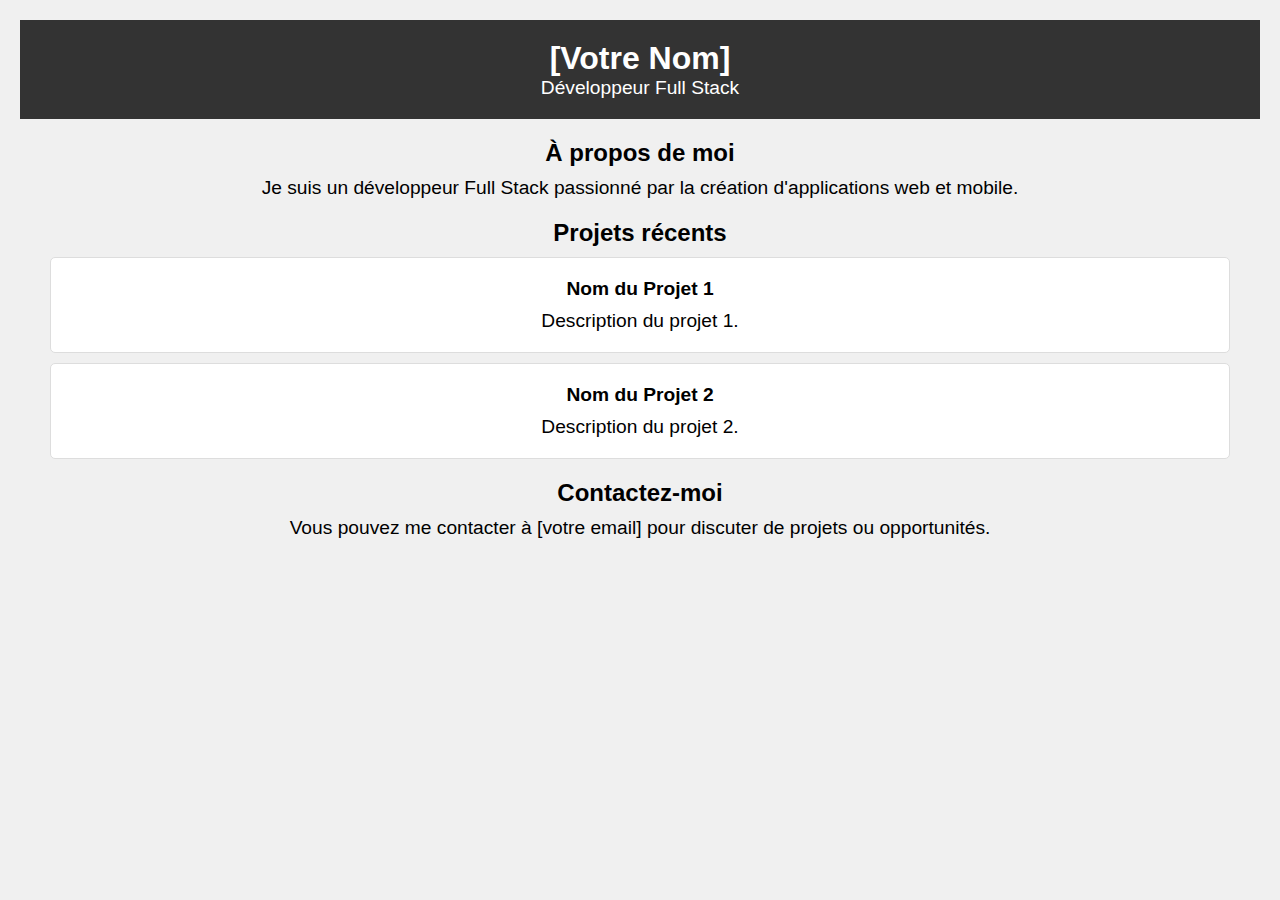
==== index.html @ 76ba0a6b "Removing folder" ====
<!DOCTYPE html>
<html lang="en">
<head>
    <meta charset="UTF-8">
    <meta name="viewport" content="width=device-width, initial-scale=1.0">
    <title>Portfolio de [Votre Nom]</title>
    <link rel="stylesheet" href="styles.css">
</head>
<body>
    <header>
        <h1>[Votre Nom]</h1>
        <p>Développeur Full Stack</p>
    </header>

    <section id="about">
        <h2>À propos de moi</h2>
        <p>Je suis un développeur Full Stack passionné par la création d'applications web et mobile.</p>
    </section>

    <section id="projects">
        <h2>Projets récents</h2>
        <div class="project">
            <h3>Nom du Projet 1</h3>
            <p>Description du projet 1.</p>
        </div>
        <div class="project">
            <h3>Nom du Projet 2</h3>
            <p>Description du projet 2.</p>
        </div>
    </section>

    <section id="contact">
        <h2>Contactez-moi</h2>
        <p>Vous pouvez me contacter à [votre email] pour discuter de projets ou opportunités.</p>
    </section>
</body>
</html>
---- styles.css ----
/* Reset des styles par défaut du navigateur */
* {
    margin: 0;
    padding: 0;
    box-sizing: border-box;
}

body {
    font-family: Arial, sans-serif;
    background-color: #f0f0f0;
    text-align: center;
    margin: 20px;
}

header {
    background-color: #333;
    color: #fff;
    padding: 20px;
}

h1 {
    font-size: 2rem;
}

p {
    font-size: 1.2rem;
}

section {
    margin: 20px;
}

h2 {
    font-size: 1.5rem;
    margin-bottom: 10px;
}

.project {
    background-color: #fff;
    padding: 20px;
    border: 1px solid #ddd;
    border-radius: 5px;
    margin: 10px;
}

h3 {
    font-size: 1.2rem;
    margin-bottom: 10px;
}
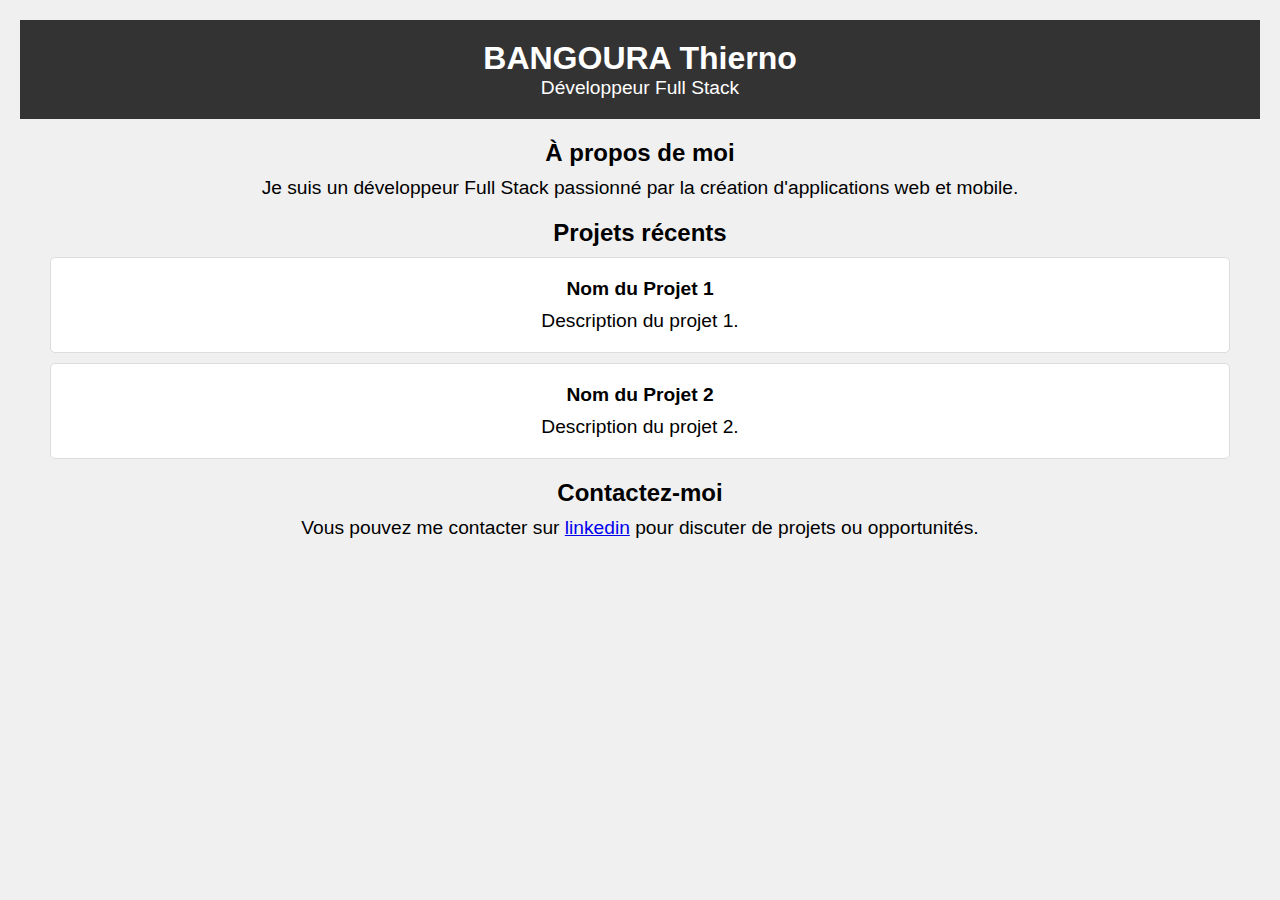
==== commit 71006a54: "2nd commit" ====
--- a/index.html
+++ b/index.html
@@ -3,12 +3,12 @@
 <head>
     <meta charset="UTF-8">
     <meta name="viewport" content="width=device-width, initial-scale=1.0">
-    <title>Portfolio de [Votre Nom]</title>
+    <title>Portfolio de BANGOURA Thierno</title>
     <link rel="stylesheet" href="styles.css">
 </head>
 <body>
     <header>
-        <h1>[Votre Nom]</h1>
+        <h1>BANGOURA Thierno</h1>
         <p>Développeur Full Stack</p>
     </header>
 
@@ -31,7 +31,7 @@
 
     <section id="contact">
         <h2>Contactez-moi</h2>
-        <p>Vous pouvez me contacter à [votre email] pour discuter de projets ou opportunités.</p>
+        <p>Vous pouvez me contacter sur <a href="https://www.linkedin.com/in/thierno-bangoura-126434137/">linkedin</a> pour discuter de projets ou opportunités.</p>
     </section>
 </body>
 </html>
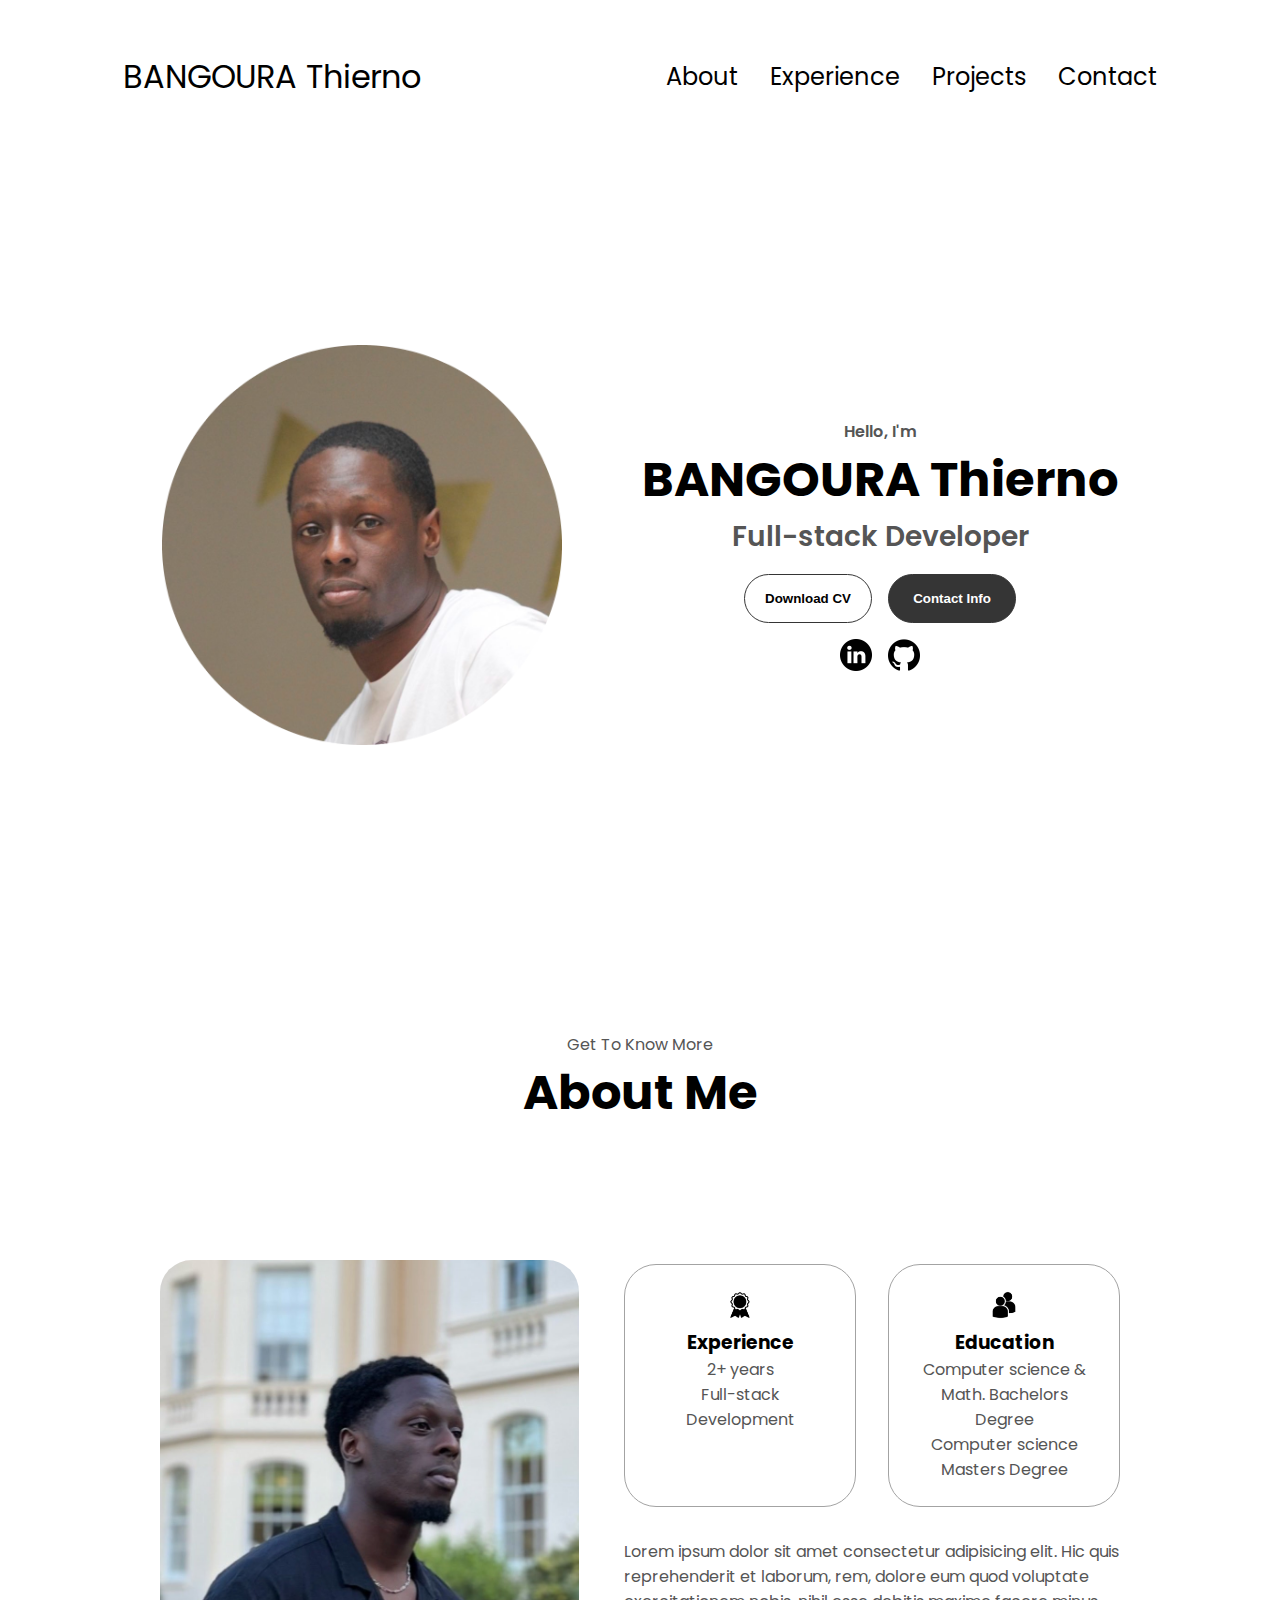
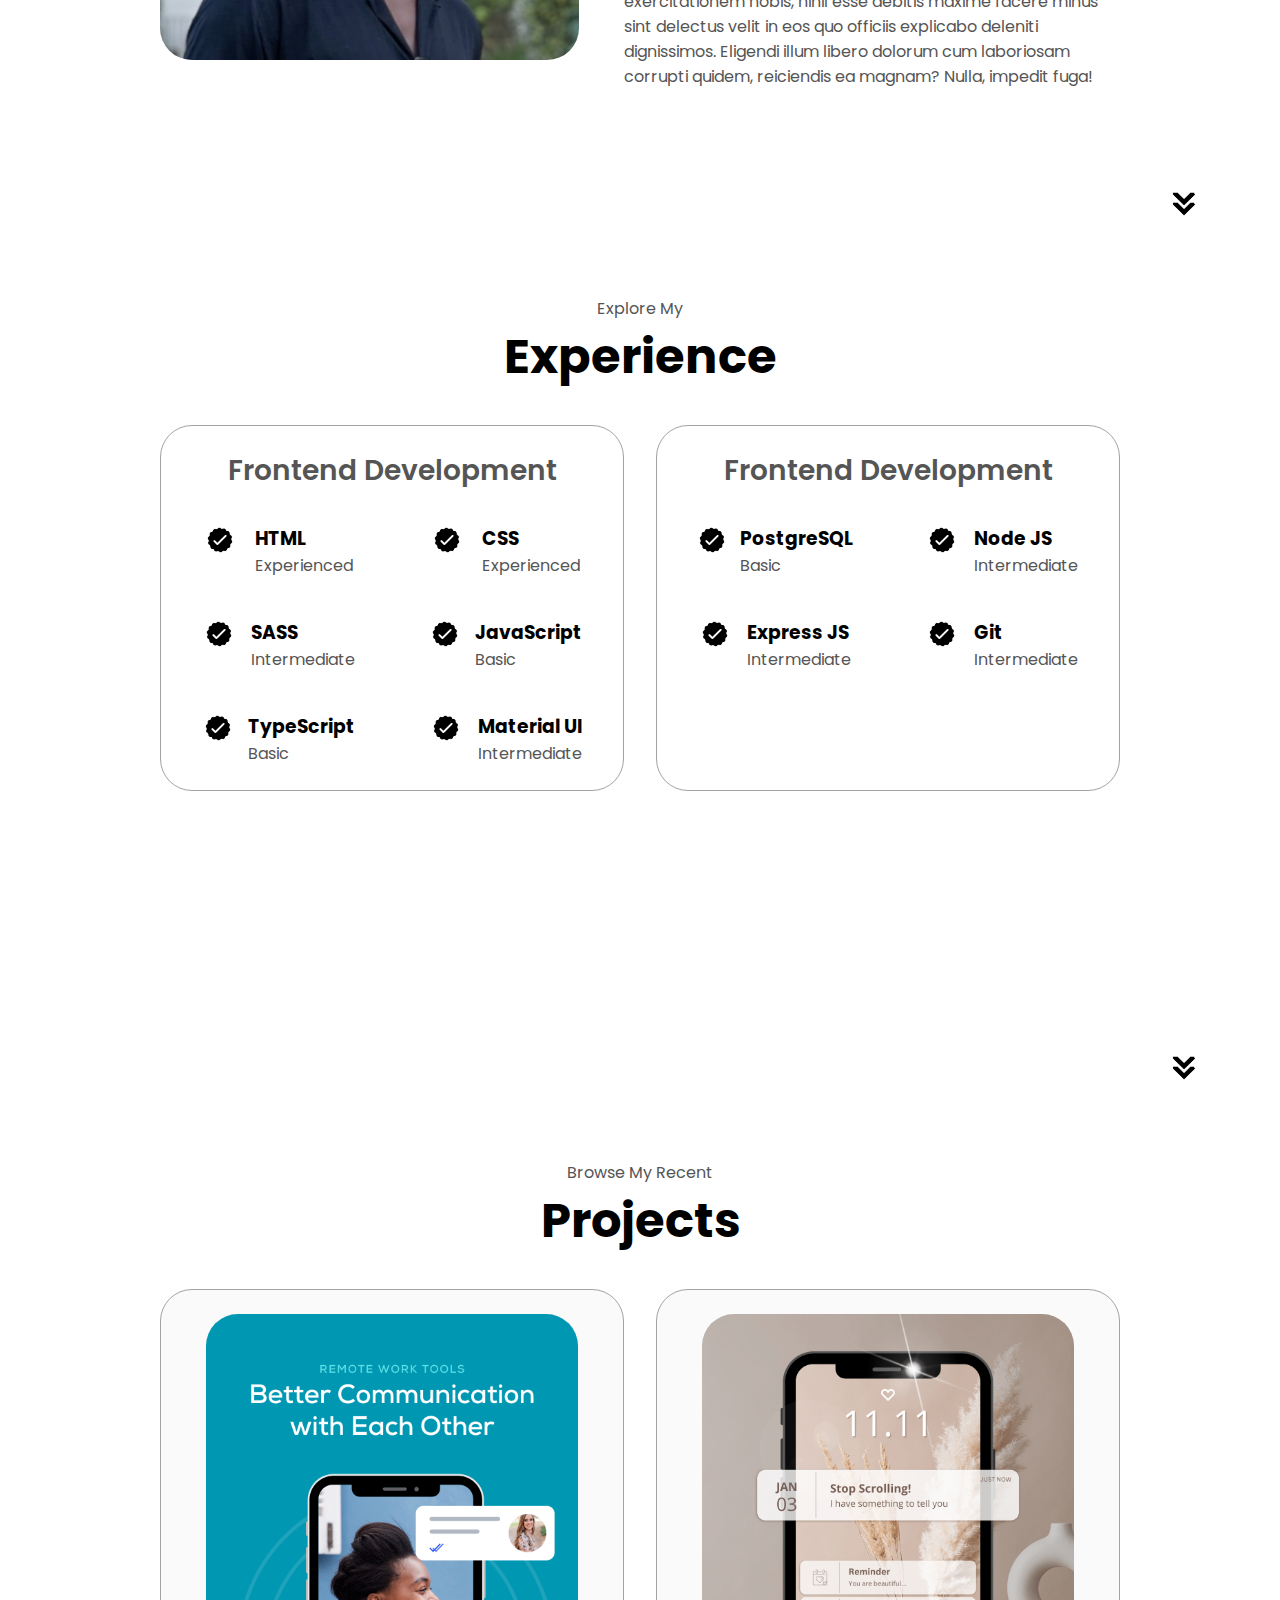
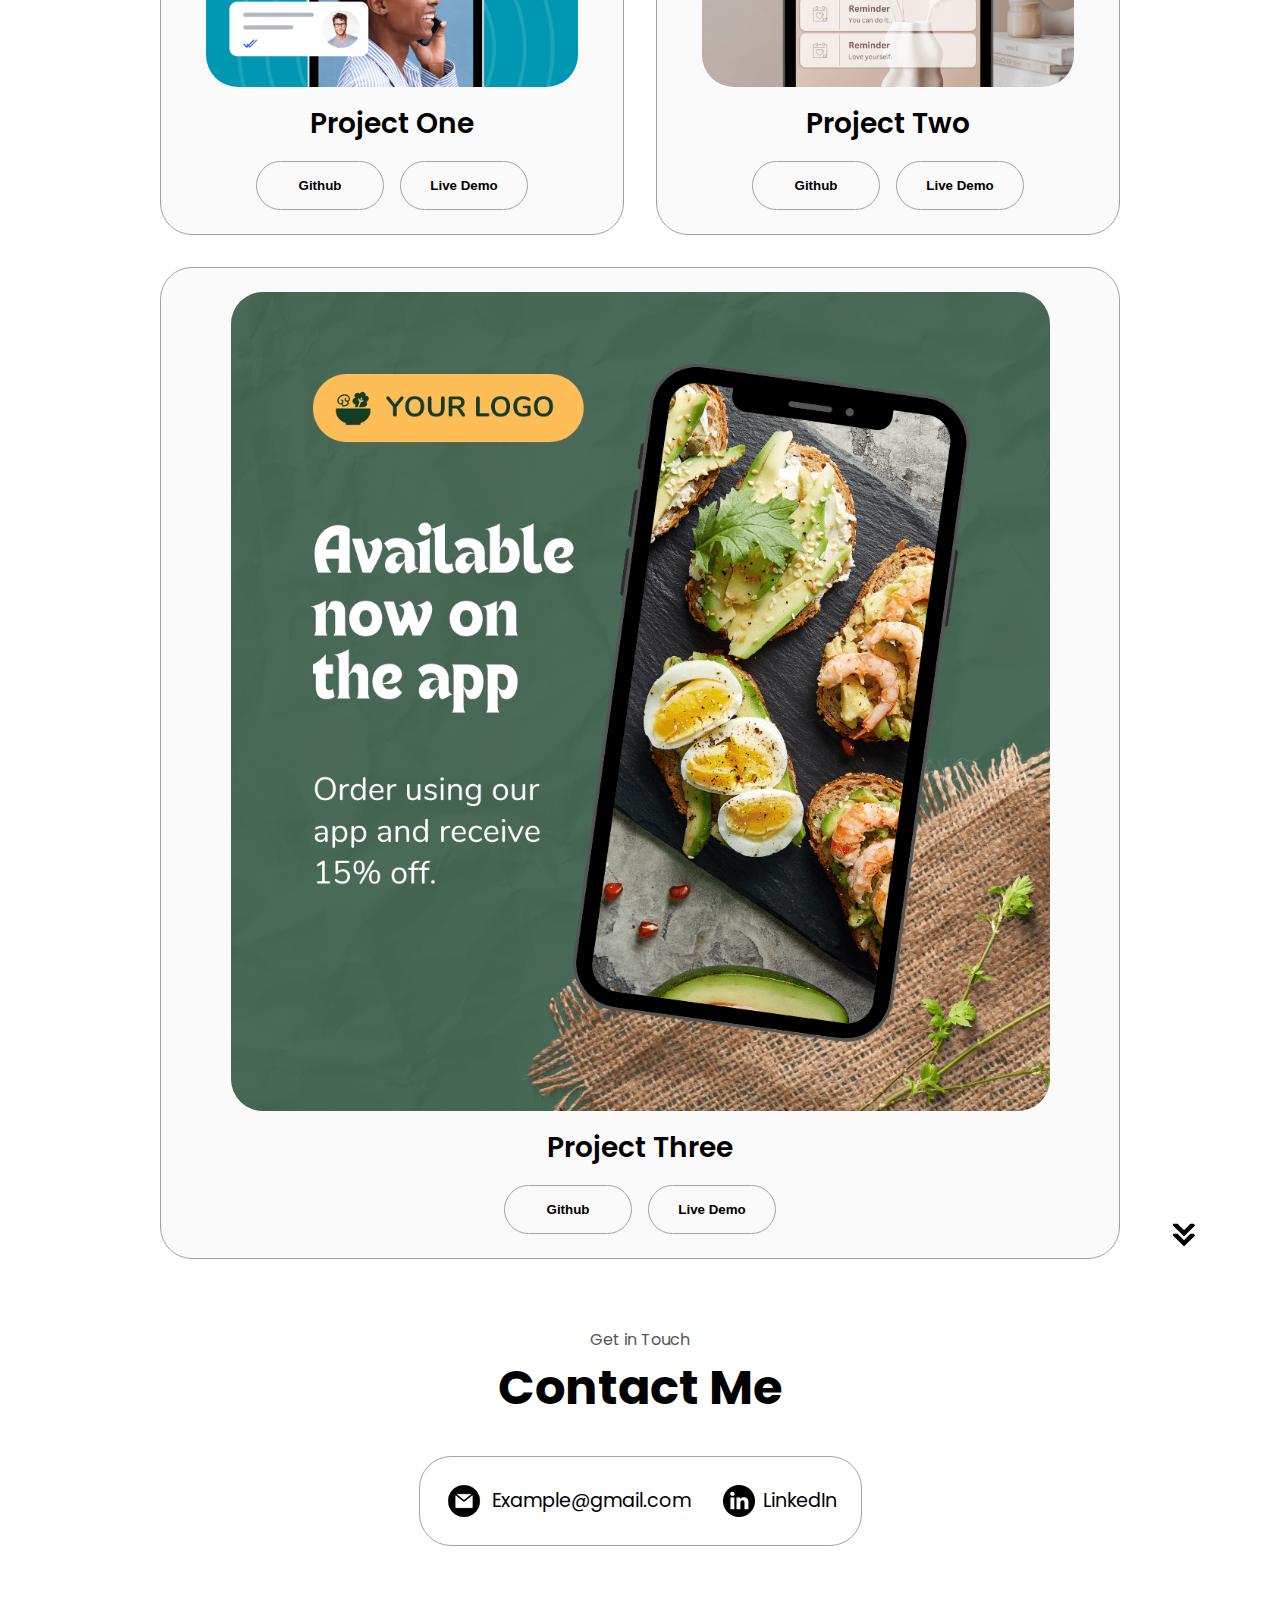
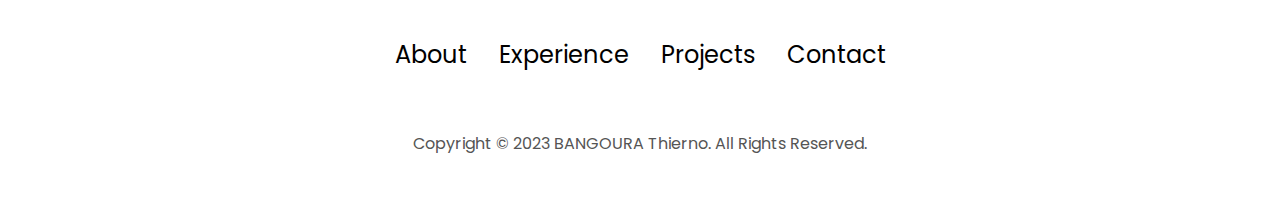
==== commit ab4b621f: "update design" ====
--- a/index.html
+++ b/index.html
@@ -1,37 +1,382 @@
-<!DOCTYPE html>
-<html lang="en">
-<head>
-    <meta charset="UTF-8">
-    <meta name="viewport" content="width=device-width, initial-scale=1.0">
-    <title>Portfolio de BANGOURA Thierno</title>
-    <link rel="stylesheet" href="styles.css">
-</head>
-<body>
-    <header>
-        <h1>BANGOURA Thierno</h1>
-        <p>Développeur Full Stack</p>
-    </header>
-
-    <section id="about">
-        <h2>À propos de moi</h2>
-        <p>Je suis un développeur Full Stack passionné par la création d'applications web et mobile.</p>
-    </section>
-
-    <section id="projects">
-        <h2>Projets récents</h2>
-        <div class="project">
-            <h3>Nom du Projet 1</h3>
-            <p>Description du projet 1.</p>
-        </div>
-        <div class="project">
-            <h3>Nom du Projet 2</h3>
-            <p>Description du projet 2.</p>
-        </div>
-    </section>
-
-    <section id="contact">
-        <h2>Contactez-moi</h2>
-        <p>Vous pouvez me contacter sur <a href="https://www.linkedin.com/in/thierno-bangoura-126434137/">linkedin</a> pour discuter de projets ou opportunités.</p>
-    </section>
-</body>
-</html>
+<!DOCTYPE html>
+<html lang="en">
+  <head>
+    <meta charset="UTF-8" />
+    <meta http-equiv="X-UA-Compatible" content="IE=edge" />
+    <meta name="viewport" content="width=device-width, initial-scale=1.0" />
+    <title>My Portfolio</title>
+    <link rel="stylesheet" href="style.css" />
+    <link rel="stylesheet" href="mediaqueries.css" />
+  </head>
+  <body>
+    <nav id="desktop-nav">
+      <div class="logo">BANGOURA Thierno</div>
+      <div>
+        <ul class="nav-links">
+          <li><a href="#about">About</a></li>
+          <li><a href="#experience">Experience</a></li>
+          <li><a href="#projects">Projects</a></li>
+          <li><a href="#contact">Contact</a></li>
+        </ul>
+      </div>
+    </nav>
+    <nav id="hamburger-nav">
+      <div class="logo">BANGOURA Thierno</div>
+      <div class="hamburger-menu">
+        <div class="hamburger-icon" onclick="toggleMenu()">
+          <span></span>
+          <span></span>
+          <span></span>
+        </div>
+        <div class="menu-links">
+          <li><a href="#about" onclick="toggleMenu()">About</a></li>
+          <li><a href="#experience" onclick="toggleMenu()">Experience</a></li>
+          <li><a href="#projects" onclick="toggleMenu()">Projects</a></li>
+          <li><a href="#contact" onclick="toggleMenu()">Contact</a></li>
+        </div>
+      </div>
+    </nav>
+    <section id="profile">
+      <div class="section__pic-container">
+        <img src="./assets/profile-pic2-modified.png" alt="BANGOURA Thierno profile picture" />
+      </div>
+      <div class="section__text">
+        <p class="section__text__p1">Hello, I'm</p>
+        <h1 class="title">BANGOURA Thierno</h1>
+        <p class="section__text__p2">Full-stack Developer</p>
+        <div class="btn-container">
+          <button
+            class="btn btn-color-2"
+            onclick="window.open('./assets/CV-BANGOURA-Thierno.pdf')"
+          >
+            Download CV
+          </button>
+          <button class="btn btn-color-1" onclick="location.href='./#contact'">
+            Contact Info
+          </button>
+        </div>
+        <div id="socials-container">
+          <img
+            src="./assets/linkedin.png"
+            alt="My LinkedIn profile"
+            class="icon"
+            onclick="location.href='https://www.linkedin.com/in/thierno-bangoura-126434137/'"
+          />
+          <img
+            src="./assets/github.png"
+            alt="My Github profile"
+            class="icon"
+            onclick="location.href='https://github.com/UnMecLambda'"
+          />
+        </div>
+      </div>
+    </section>
+    <section id="about">
+      <p class="section__text__p1">Get To Know More</p>
+      <h1 class="title">About Me</h1>
+      <div class="section-container">
+        <div class="section__pic-container">
+          <img
+            src="./assets/about-pic.jpeg"
+            alt="Profile picture"
+            class="about-pic"
+          />
+        </div>
+        <div class="about-details-container">
+          <div class="about-containers">
+            <div class="details-container">
+              <img
+                src="./assets/experience.png"
+                alt="Experience icon"
+                class="icon"
+              />
+              <h3>Experience</h3>
+              <p>2+ years <br />Full-stack Development</p>
+            </div>
+            <div class="details-container">
+              <img
+                src="./assets/education.png"
+                alt="Education icon"
+                class="icon"
+              />
+              <h3>Education</h3>
+              <p>Computer science & Math. Bachelors Degree<br />Computer science Masters Degree</p>
+            </div>
+          </div>
+          <div class="text-container">
+            <p>
+              Lorem ipsum dolor sit amet consectetur adipisicing elit. Hic quis
+              reprehenderit et laborum, rem, dolore eum quod voluptate
+              exercitationem nobis, nihil esse debitis maxime facere minus sint
+              delectus velit in eos quo officiis explicabo deleniti dignissimos.
+              Eligendi illum libero dolorum cum laboriosam corrupti quidem,
+              reiciendis ea magnam? Nulla, impedit fuga!
+            </p>
+          </div>
+        </div>
+      </div>
+      <img
+        src="./assets/arrow.png"
+        alt="Arrow icon"
+        class="icon arrow"
+        onclick="location.href='./#experience'"
+      />
+    </section>
+    <section id="experience">
+      <p class="section__text__p1">Explore My</p>
+      <h1 class="title">Experience</h1>
+      <div class="experience-details-container">
+        <div class="about-containers">
+          <div class="details-container">
+            <h2 class="experience-sub-title">Frontend Development</h2>
+            <div class="article-container">
+              <article>
+                <img
+                  src="./assets/checkmark.png"
+                  alt="Experience icon"
+                  class="icon"
+                />
+                <div>
+                  <h3>HTML</h3>
+                  <p>Experienced</p>
+                </div>
+              </article>
+              <article>
+                <img
+                  src="./assets/checkmark.png"
+                  alt="Experience icon"
+                  class="icon"
+                />
+                <div>
+                  <h3>CSS</h3>
+                  <p>Experienced</p>
+                </div>
+              </article>
+              <article>
+                <img
+                  src="./assets/checkmark.png"
+                  alt="Experience icon"
+                  class="icon"
+                />
+                <div>
+                  <h3>SASS</h3>
+                  <p>Intermediate</p>
+                </div>
+              </article>
+              <article>
+                <img
+                  src="./assets/checkmark.png"
+                  alt="Experience icon"
+                  class="icon"
+                />
+                <div>
+                  <h3>JavaScript</h3>
+                  <p>Basic</p>
+                </div>
+              </article>
+              <article>
+                <img
+                  src="./assets/checkmark.png"
+                  alt="Experience icon"
+                  class="icon"
+                />
+                <div>
+                  <h3>TypeScript</h3>
+                  <p>Basic</p>
+                </div>
+              </article>
+              <article>
+                <img
+                  src="./assets/checkmark.png"
+                  alt="Experience icon"
+                  class="icon"
+                />
+                <div>
+                  <h3>Material UI</h3>
+                  <p>Intermediate</p>
+                </div>
+              </article>
+            </div>
+          </div>
+          <div class="details-container">
+            <h2 class="experience-sub-title">Frontend Development</h2>
+            <div class="article-container">
+              <article>
+                <img
+                  src="./assets/checkmark.png"
+                  alt="Experience icon"
+                  class="icon"
+                />
+                <div>
+                  <h3>PostgreSQL</h3>
+                  <p>Basic</p>
+                </div>
+              </article>
+              <article>
+                <img
+                  src="./assets/checkmark.png"
+                  alt="Experience icon"
+                  class="icon"
+                />
+                <div>
+                  <h3>Node JS</h3>
+                  <p>Intermediate</p>
+                </div>
+              </article>
+              <article>
+                <img
+                  src="./assets/checkmark.png"
+                  alt="Experience icon"
+                  class="icon"
+                />
+                <div>
+                  <h3>Express JS</h3>
+                  <p>Intermediate</p>
+                </div>
+              </article>
+              <article>
+                <img
+                  src="./assets/checkmark.png"
+                  alt="Experience icon"
+                  class="icon"
+                />
+                <div>
+                  <h3>Git</h3>
+                  <p>Intermediate</p>
+                </div>
+              </article>
+            </div>
+          </div>
+        </div>
+      </div>
+      <img
+        src="./assets/arrow.png"
+        alt="Arrow icon"
+        class="icon arrow"
+        onclick="location.href='./#projects'"
+      />
+    </section>
+    <section id="projects">
+      <p class="section__text__p1">Browse My Recent</p>
+      <h1 class="title">Projects</h1>
+      <div class="experience-details-container">
+        <div class="about-containers">
+          <div class="details-container color-container">
+            <div class="article-container">
+              <img
+                src="./assets/project-1.png"
+                alt="Project 1"
+                class="project-img"
+              />
+            </div>
+            <h2 class="experience-sub-title project-title">Project One</h2>
+            <div class="btn-container">
+              <button
+                class="btn btn-color-2 project-btn"
+                onclick="location.href='https://github.com/'"
+              >
+                Github
+              </button>
+              <button
+                class="btn btn-color-2 project-btn"
+                onclick="location.href='https://github.com/'"
+              >
+                Live Demo
+              </button>
+            </div>
+          </div>
+          <div class="details-container color-container">
+            <div class="article-container">
+              <img
+                src="./assets/project-2.png"
+                alt="Project 2"
+                class="project-img"
+              />
+            </div>
+            <h2 class="experience-sub-title project-title">Project Two</h2>
+            <div class="btn-container">
+              <button
+                class="btn btn-color-2 project-btn"
+                onclick="location.href='https://github.com/'"
+              >
+                Github
+              </button>
+              <button
+                class="btn btn-color-2 project-btn"
+                onclick="location.href='https://github.com/'"
+              >
+                Live Demo
+              </button>
+            </div>
+          </div>
+          <div class="details-container color-container">
+            <div class="article-container">
+              <img
+                src="./assets/project-3.png"
+                alt="Project 3"
+                class="project-img"
+              />
+            </div>
+            <h2 class="experience-sub-title project-title">Project Three</h2>
+            <div class="btn-container">
+              <button
+                class="btn btn-color-2 project-btn"
+                onclick="location.href='https://github.com/'"
+              >
+                Github
+              </button>
+              <button
+                class="btn btn-color-2 project-btn"
+                onclick="location.href='https://github.com/'"
+              >
+                Live Demo
+              </button>
+            </div>
+          </div>
+        </div>
+      </div>
+      <img
+        src="./assets/arrow.png"
+        alt="Arrow icon"
+        class="icon arrow"
+        onclick="location.href='./#contact'"
+      />
+    </section>
+    <section id="contact">
+      <p class="section__text__p1">Get in Touch</p>
+      <h1 class="title">Contact Me</h1>
+      <div class="contact-info-upper-container">
+        <div class="contact-info-container">
+          <img
+            src="./assets/email.png"
+            alt="Email icon"
+            class="icon contact-icon email-icon"
+          />
+          <p><a href="mailto:examplemail@gmail.com">Example@gmail.com</a></p>
+        </div>
+        <div class="contact-info-container">
+          <img
+            src="./assets/linkedin.png"
+            alt="LinkedIn icon"
+            class="icon contact-icon"
+          />
+          <p><a href="https://www.linkedin.com">LinkedIn</a></p>
+        </div>
+      </div>
+    </section>
+    <footer>
+      <nav>
+        <div class="nav-links-container">
+          <ul class="nav-links">
+            <li><a href="#about">About</a></li>
+            <li><a href="#experience">Experience</a></li>
+            <li><a href="#projects">Projects</a></li>
+            <li><a href="#contact">Contact</a></li>
+          </ul>
+        </div>
+      </nav>
+      <p>Copyright &#169; 2023 BANGOURA Thierno. All Rights Reserved.</p>
+    </footer>
+    <script src="script.js"></script>
+  </body>
+</html>
--- a/style.css
+++ b/style.css
@@ -0,0 +1,432 @@
+/* GENERAL */
+
+@import url("https://fonts.googleapis.com/css2?family=Poppins:wght@300;400;500;600&display=swap");
+
+* {
+  margin: 0;
+  padding: 0;
+}
+
+body {
+  font-family: "Poppins", sans-serif;
+}
+
+html {
+  scroll-behavior: smooth;
+}
+
+p {
+  color: rgb(85, 85, 85);
+}
+
+/* TRANSITION */
+
+a,
+.btn {
+  transition: all 300ms ease;
+}
+
+/* DESKTOP NAV */
+
+nav,
+.nav-links {
+  display: flex;
+}
+
+nav {
+  justify-content: space-around;
+  align-items: center;
+  height: 17vh;
+}
+
+.nav-links {
+  gap: 2rem;
+  list-style: none;
+  font-size: 1.5rem;
+}
+
+a {
+  color: black;
+  text-decoration: none;
+  text-decoration-color: white;
+}
+
+a:hover {
+  color: grey;
+  text-decoration: underline;
+  text-underline-offset: 1rem;
+  text-decoration-color: rgb(181, 181, 181);
+}
+
+.logo {
+  font-size: 2rem;
+}
+
+.logo:hover {
+  cursor: default;
+}
+
+/* HAMBURGER MENU */
+
+#hamburger-nav {
+  display: none;
+}
+
+.hamburger-menu {
+  position: relative;
+  display: inline-block;
+}
+
+.hamburger-icon {
+  display: flex;
+  flex-direction: column;
+  justify-content: space-between;
+  height: 24px;
+  width: 30px;
+  cursor: pointer;
+}
+
+.hamburger-icon span {
+  width: 100%;
+  height: 2px;
+  background-color: black;
+  transition: all 0.3 ease-in-out;
+}
+
+.menu-links {
+  position: absolute;
+  top: 100%;
+  right: 0;
+  background-color: white;
+  width: fit-content;
+  max-height: 0;
+  overflow: hidden;
+  transition: all 0.3 ease-in-out;
+}
+
+.menu-links a {
+  display: block;
+  padding: 10px;
+  text-align: center;
+  font-size: 1.5rem;
+  color: black;
+  text-decoration: none;
+  transition: all 0.3 ease-in-out;
+}
+
+.menu-links li {
+  list-style: none;
+}
+
+.menu-links.open {
+  max-height: 300px;
+}
+
+.hamburger-icon.open span:first-child {
+  transform: rotate(45deg) translate(10px, 5px);
+}
+
+.hamburger-icon.open span:nth-child(2) {
+  opacity: 0;
+}
+
+.hamburger-icon.open span:last-child {
+  transform: rotate(-45deg) translate(10px, -5px);
+}
+
+.hamburger-icon span:first-child {
+  transform: none;
+}
+
+.hamburger-icon span:first-child {
+  opacity: 1;
+}
+
+.hamburger-icon span:first-child {
+  transform: none;
+}
+
+/* SECTIONS */
+
+section {
+  padding-top: 4vh;
+  height: 96vh;
+  margin: 0 10rem;
+  box-sizing: border-box;
+  min-height: fit-content;
+}
+
+.section-container {
+  display: flex;
+}
+
+/* PROFILE SECTION */
+
+#profile {
+  display: flex;
+  justify-content: center;
+  gap: 5rem;
+  height: 80vh;
+}
+
+.section__pic-container {
+  display: flex;
+  height: 400px;
+  width: 400px;
+  margin: auto 0;
+}
+
+.section__text {
+  align-self: center;
+  text-align: center;
+}
+
+.section__text p {
+  font-weight: 600;
+}
+
+.section__text__p1 {
+  text-align: center;
+}
+
+.section__text__p2 {
+  font-size: 1.75rem;
+  margin-bottom: 1rem;
+}
+
+.title {
+  font-size: 3rem;
+  text-align: center;
+}
+
+#socials-container {
+  display: flex;
+  justify-content: center;
+  margin-top: 1rem;
+  gap: 1rem;
+}
+
+/* ICONS */
+
+.icon {
+  cursor: pointer;
+  height: 2rem;
+}
+
+/* BUTTONS */
+
+.btn-container {
+  display: flex;
+  justify-content: center;
+  gap: 1rem;
+}
+
+.btn {
+  font-weight: 600;
+  transition: all 300ms ease;
+  padding: 1rem;
+  width: 8rem;
+  border-radius: 2rem;
+}
+
+.btn-color-1,
+.btn-color-2 {
+  border: rgb(53, 53, 53) 0.1rem solid;
+}
+
+.btn-color-1:hover,
+.btn-color-2:hover {
+  cursor: pointer;
+}
+
+.btn-color-1,
+.btn-color-2:hover {
+  background: rgb(53, 53, 53);
+  color: white;
+}
+
+.btn-color-1:hover {
+  background: rgb(0, 0, 0);
+}
+
+.btn-color-2 {
+  background: none;
+}
+
+.btn-color-2:hover {
+  border: rgb(255, 255, 255) 0.1rem solid;
+}
+
+.btn-container {
+  gap: 1rem;
+}
+
+/* ABOUT SECTION */
+
+#about {
+  position: relative;
+}
+
+.about-containers {
+  gap: 2rem;
+  margin-bottom: 2rem;
+  margin-top: 2rem;
+}
+
+.about-details-container {
+  justify-content: center;
+  flex-direction: column;
+}
+
+.about-containers,
+.about-details-container {
+  display: flex;
+}
+
+.about-pic {
+  border-radius: 2rem;
+}
+
+.arrow {
+  position: absolute;
+  right: -5rem;
+  bottom: 2.5rem;
+}
+
+.details-container {
+  padding: 1.5rem;
+  flex: 1;
+  background: white;
+  border-radius: 2rem;
+  border: rgb(53, 53, 53) 0.1rem solid;
+  border-color: rgb(163, 163, 163);
+  text-align: center;
+}
+
+.section-container {
+  gap: 4rem;
+  height: 80%;
+}
+
+.section__pic-container {
+  height: 400px;
+  width: 400px;
+  margin: auto 0;
+}
+
+/* EXPERIENCE SECTION */
+
+#experience {
+  position: relative;
+}
+
+.experience-sub-title {
+  color: rgb(85, 85, 85);
+  font-weight: 600;
+  font-size: 1.75rem;
+  margin-bottom: 2rem;
+}
+
+.experience-details-container {
+  display: flex;
+  justify-content: center;
+  flex-direction: column;
+}
+
+.article-container {
+  display: flex;
+  text-align: initial;
+  flex-wrap: wrap;
+  flex-direction: row;
+  gap: 2.5rem;
+  justify-content: space-around;
+}
+
+article {
+  display: flex;
+  width: 10rem;
+  justify-content: space-around;
+  gap: 0.5rem;
+}
+
+article .icon {
+  cursor: default;
+}
+
+/* PROJECTS SECTION */
+
+#projects {
+  position: relative;
+}
+
+.color-container {
+  border-color: rgb(163, 163, 163);
+  background: rgb(250, 250, 250);
+}
+
+.project-img {
+  border-radius: 2rem;
+  width: 90%;
+  height: 90%;
+}
+
+.project-title {
+  margin: 1rem;
+  color: black;
+}
+
+.project-btn {
+  color: black;
+  border-color: rgb(163, 163, 163);
+}
+
+/* CONTACT */
+
+#contact {
+  display: flex;
+  justify-content: center;
+  flex-direction: column;
+  height: 70vh;
+}
+
+.contact-info-upper-container {
+  display: flex;
+  justify-content: center;
+  border-radius: 2rem;
+  border: rgb(53, 53, 53) 0.1rem solid;
+  border-color: rgb(163, 163, 163);
+  background: (250, 250, 250);
+  margin: 2rem auto;
+  padding: 0.5rem;
+}
+
+.contact-info-container {
+  display: flex;
+  align-items: center;
+  justify-content: center;
+  gap: 0.5rem;
+  margin: 1rem;
+}
+
+.contact-info-container p {
+  font-size: larger;
+}
+
+.contact-icon {
+  cursor: default;
+}
+
+.email-icon {
+  height: 2.5rem;
+}
+
+/* FOOTER SECTION */
+
+footer {
+  height: 26vh;
+  margin: 0 1rem;
+}
+
+footer p {
+  text-align: center;
+}
--- a/mediaqueries.css
+++ b/mediaqueries.css
@@ -0,0 +1,103 @@
+@media screen and (max-width: 1400px) {
+  #profile {
+    height: 83vh;
+    margin-bottom: 6rem;
+  }
+  .about-containers {
+    flex-wrap: wrap;
+  }
+  #contact,
+  #projects {
+    height: fit-content;
+  }
+}
+
+@media screen and (max-width: 1200px) {
+  #desktop-nav {
+    display: none;
+  }
+  #hamburger-nav {
+    display: flex;
+  }
+  #experience,
+  .experience-details-container {
+    margin-top: 2rem;
+  }
+  #profile,
+  .section-container {
+    display: block;
+  }
+  .arrow {
+    display: none;
+  }
+  section,
+  .section-container {
+    height: fit-content;
+  }
+  section {
+    margin: 0 5%;
+  }
+  .section__pic-container {
+    width: 275px;
+    height: 275px;
+    margin: 0 auto 2rem;
+  }
+  .about-containers {
+    margin-top: 0;
+  }
+}
+
+@media screen and (max-width: 600px) {
+  #contact,
+  footer {
+    height: 40vh;
+  }
+  #profile {
+    height: 83vh;
+    margin-bottom: 0;
+  }
+  article {
+    font-size: 1rem;
+  }
+  footer nav {
+    height: fit-content;
+    margin-bottom: 2rem;
+  }
+  .about-containers,
+  .contact-info-upper-container,
+  .btn-container {
+    flex-wrap: wrap;
+  }
+  .contact-info-container {
+    margin: 0;
+  }
+  .contact-info-container p,
+  .nav-links li a {
+    font-size: 1rem;
+  }
+  .experience-sub-title {
+    font-size: 1.25rem;
+  }
+  .logo {
+    font-size: 1.5rem;
+  }
+  .nav-links {
+    flex-direction: column;
+    gap: 0.5rem;
+    text-align: center;
+  }
+  .section__pic-container {
+    width: auto;
+    height: 46vw;
+    justify-content: center;
+  }
+  .section__text__p2 {
+    font-size: 1.25rem;
+  }
+  .title {
+    font-size: 2rem;
+  }
+  .text-container {
+    text-align: justify;
+  }
+}
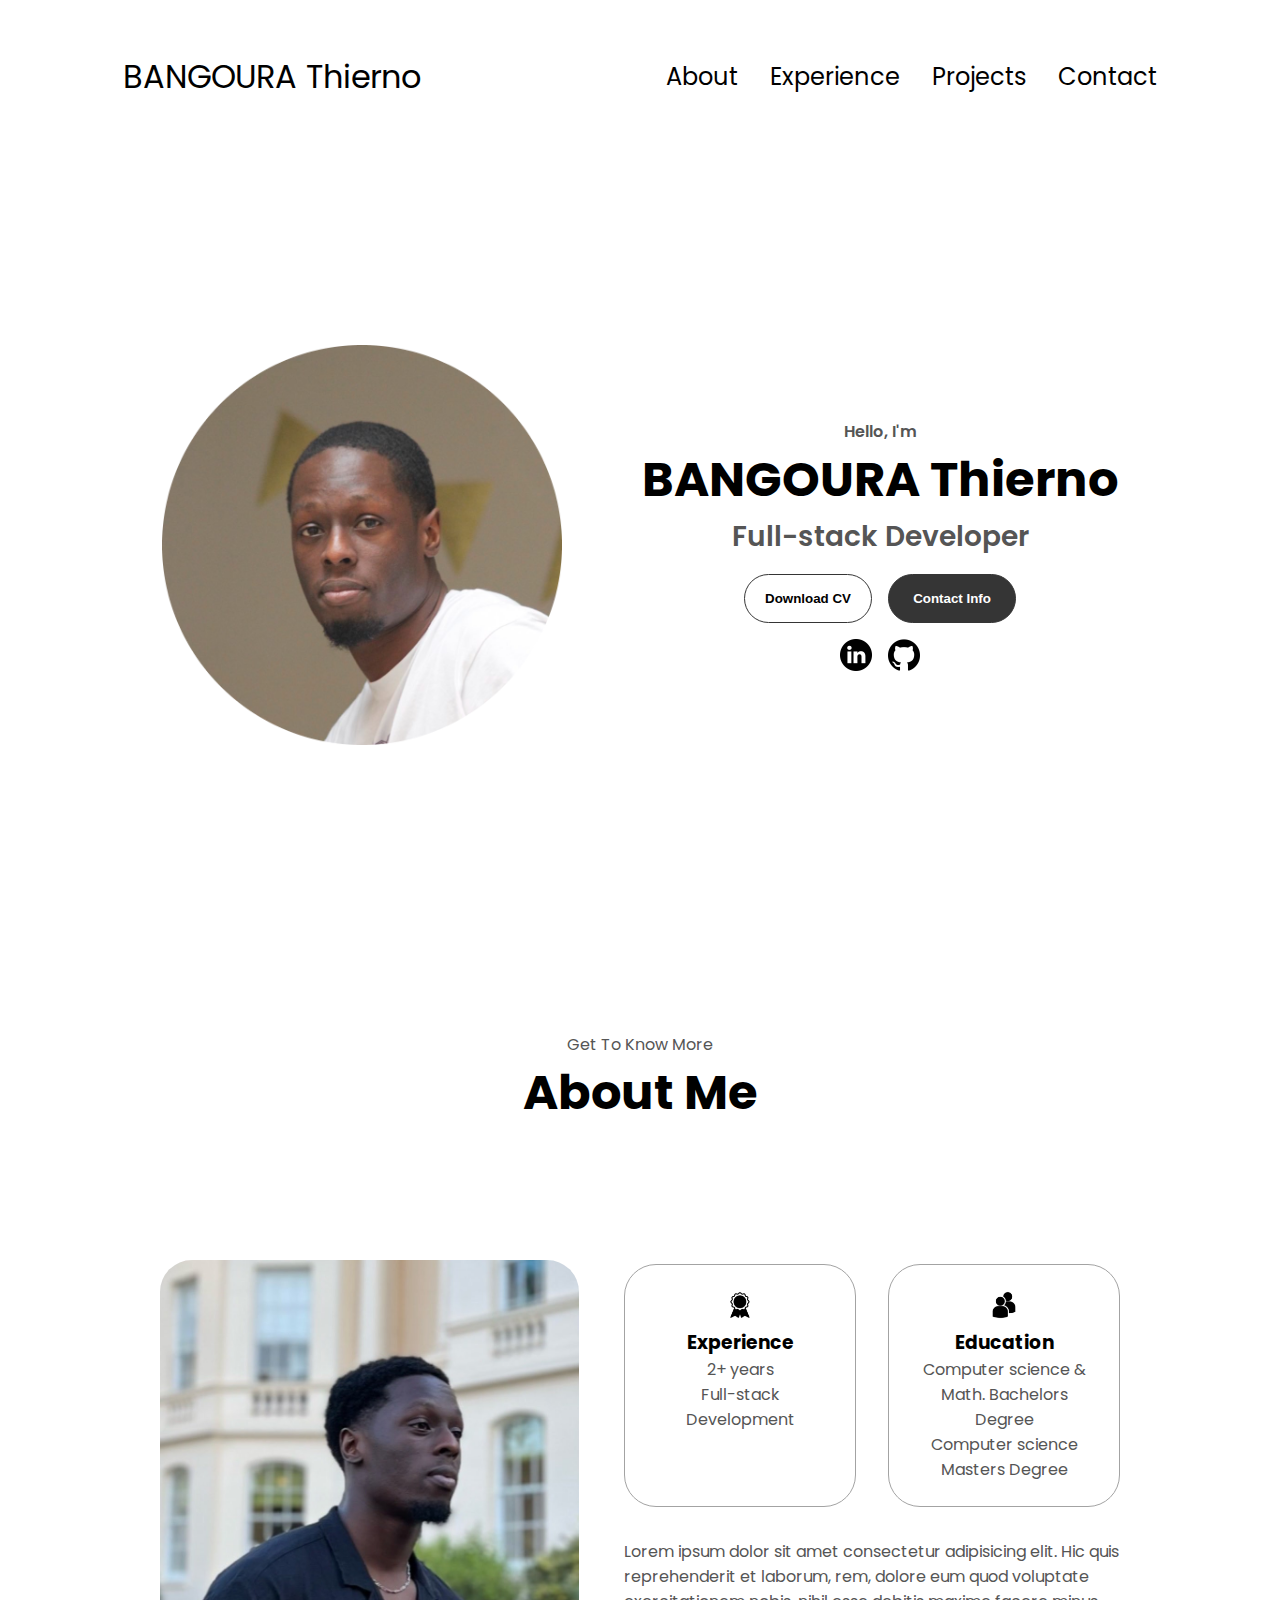
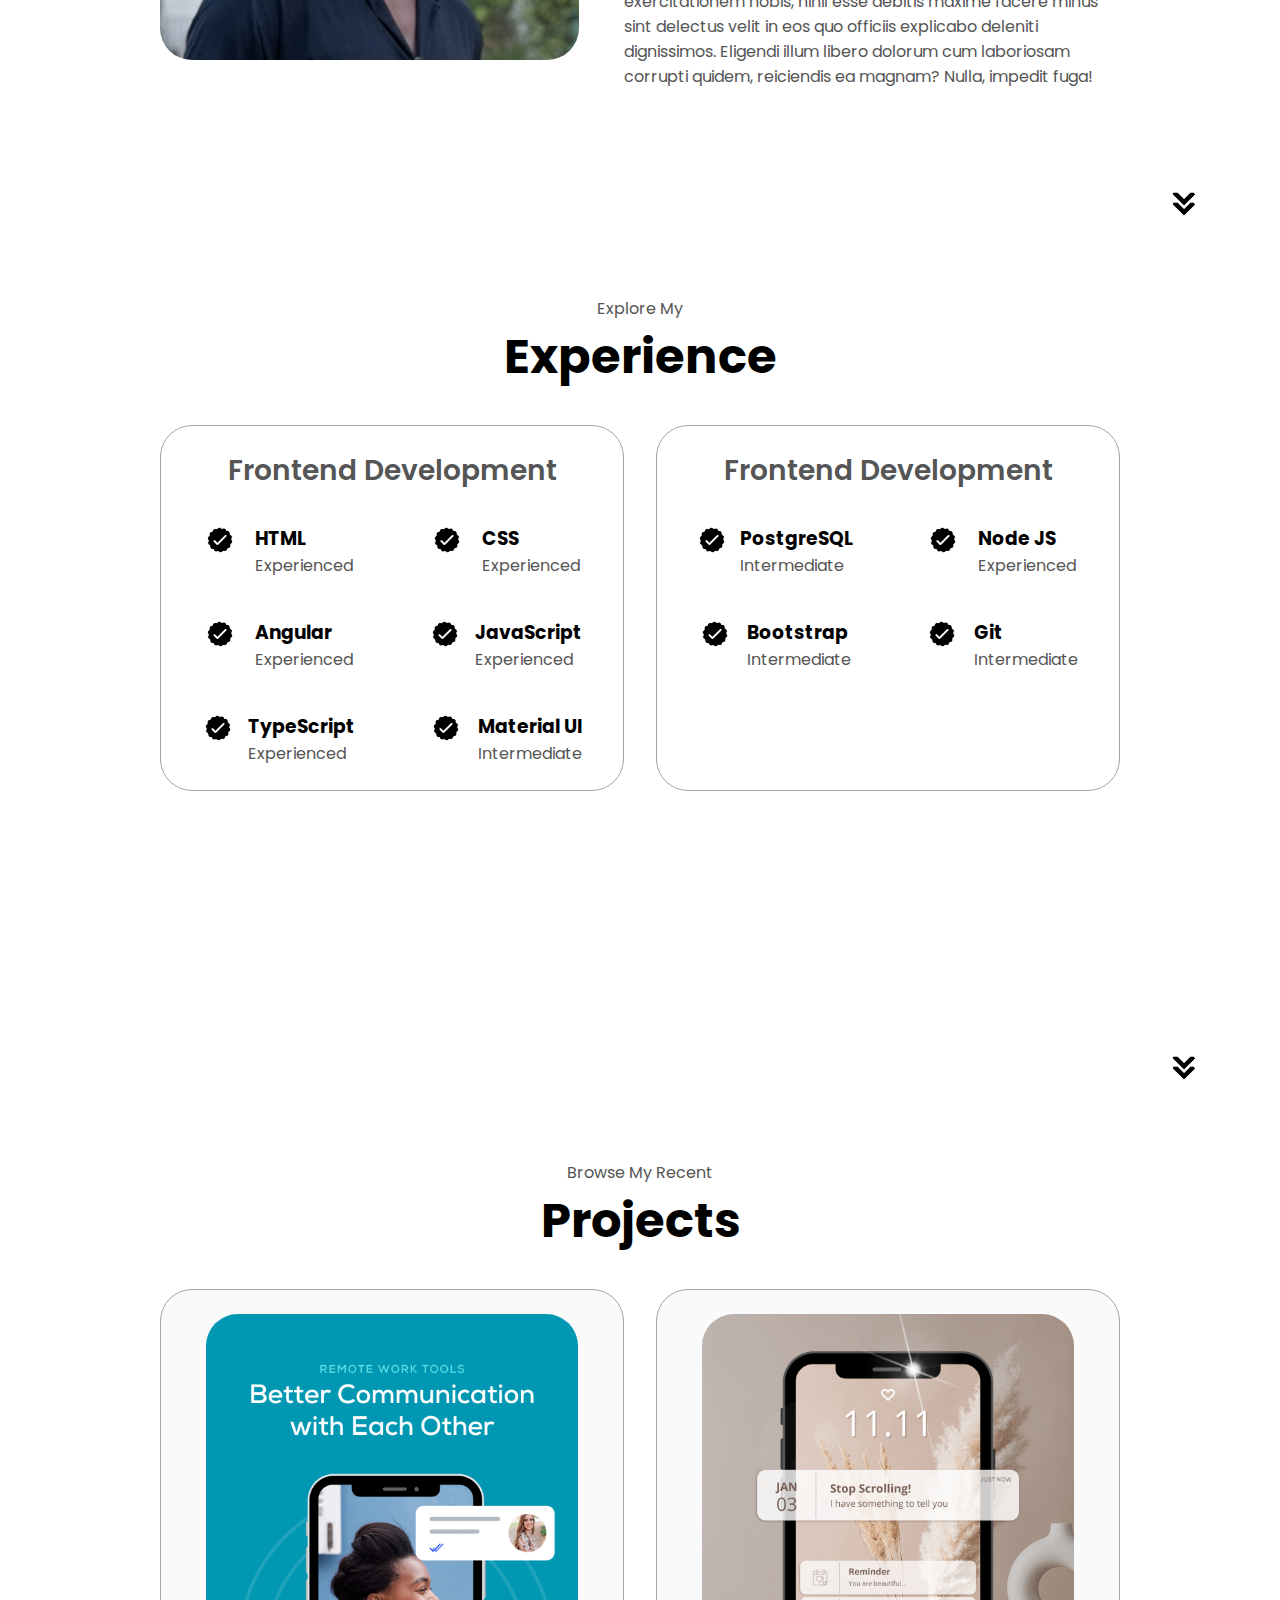
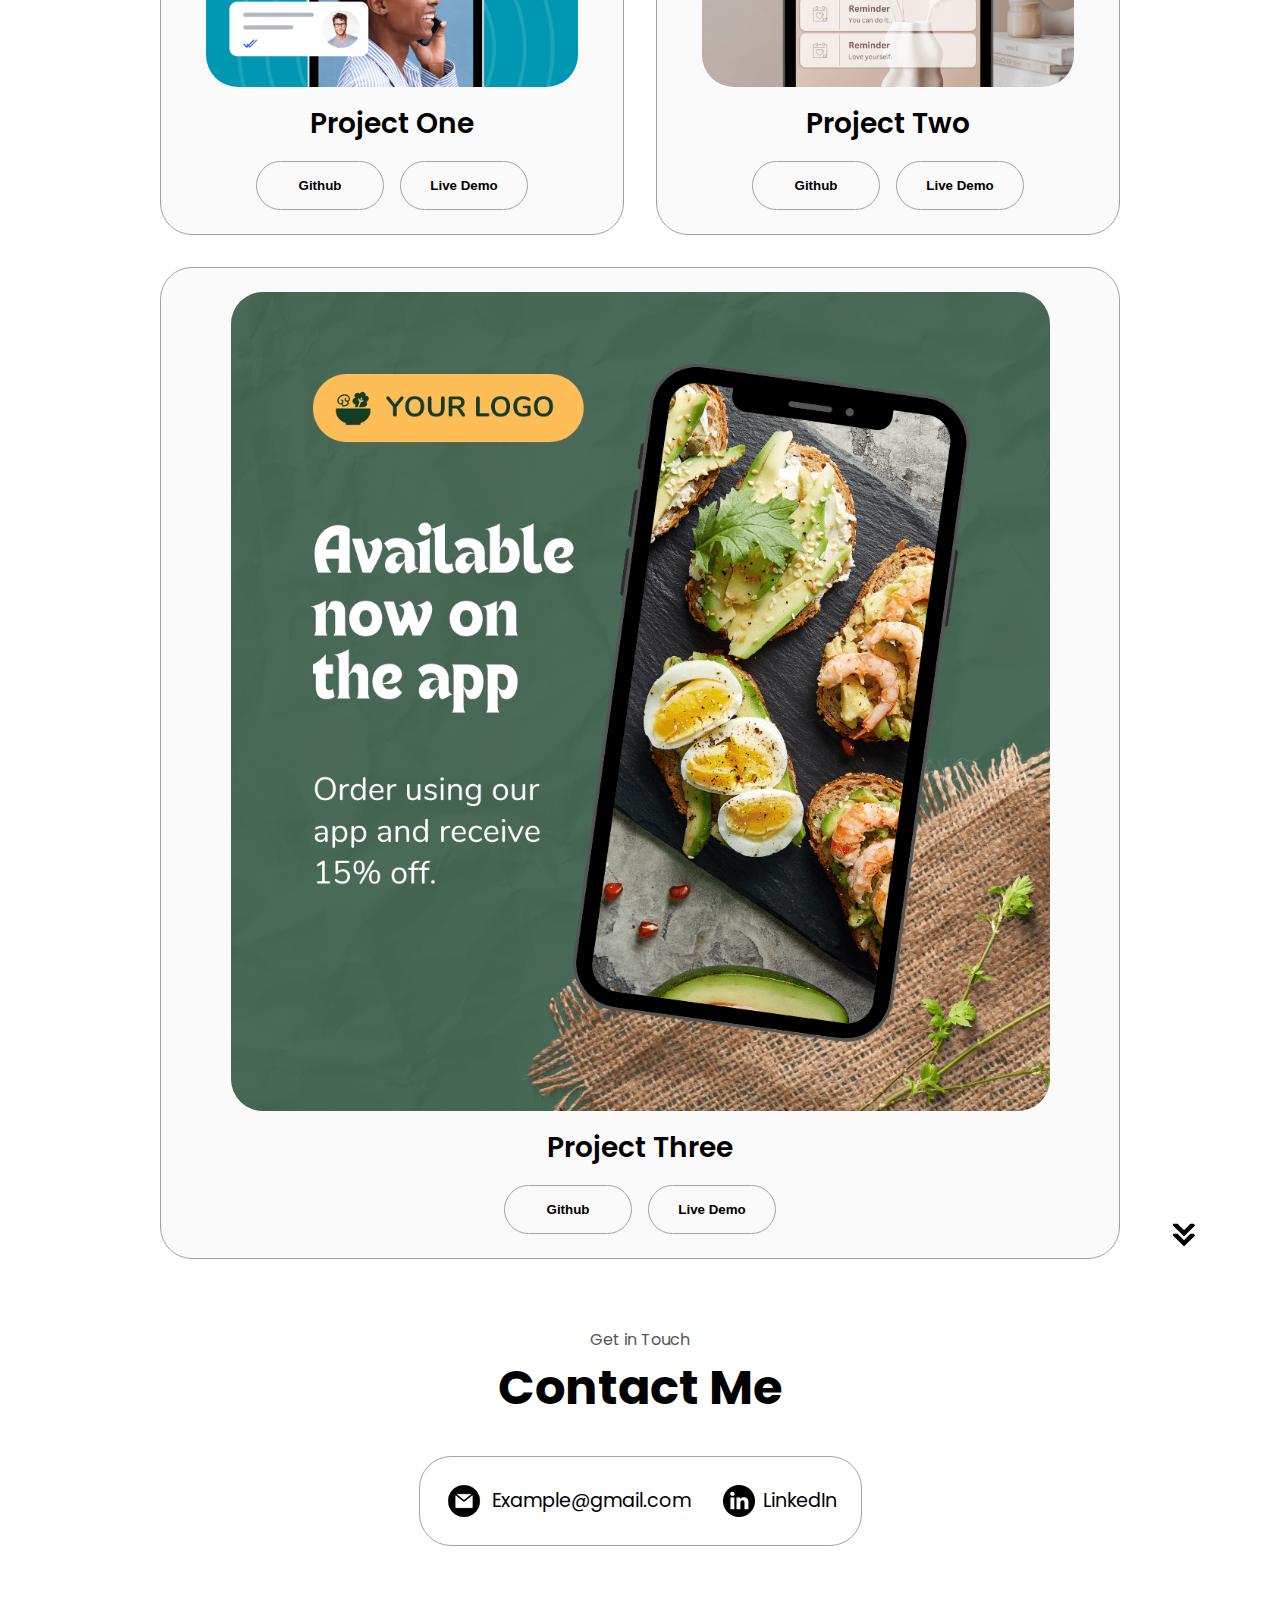
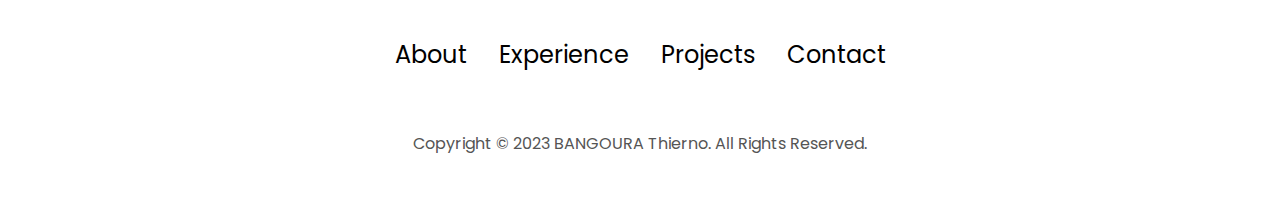
==== commit 57d711be: "fix design" ====
--- a/index.html
+++ b/index.html
@@ -159,8 +159,8 @@
                   class="icon"
                 />
                 <div>
-                  <h3>SASS</h3>
-                  <p>Intermediate</p>
+                  <h3>Angular</h3>
+                  <p>Experienced</p>
                 </div>
               </article>
               <article>
@@ -171,7 +171,7 @@
                 />
                 <div>
                   <h3>JavaScript</h3>
-                  <p>Basic</p>
+                  <p>Experienced</p>
                 </div>
               </article>
               <article>
@@ -182,7 +182,7 @@
                 />
                 <div>
                   <h3>TypeScript</h3>
-                  <p>Basic</p>
+                  <p>Experienced</p>
                 </div>
               </article>
               <article>
@@ -209,7 +209,7 @@
                 />
                 <div>
                   <h3>PostgreSQL</h3>
-                  <p>Basic</p>
+                  <p>Intermediate</p>
                 </div>
               </article>
               <article>
@@ -220,17 +220,17 @@
                 />
                 <div>
                   <h3>Node JS</h3>
-                  <p>Intermediate</p>
-                </div>
-              </article>
-              <article>
-                <img
-                  src="./assets/checkmark.png"
-                  alt="Experience icon"
-                  class="icon"
-                />
-                <div>
-                  <h3>Express JS</h3>
+                  <p>Experienced</p>
+                </div>
+              </article>
+              <article>
+                <img
+                  src="./assets/checkmark.png"
+                  alt="Experience icon"
+                  class="icon"
+                />
+                <div>
+                  <h3>Bootstrap</h3>
                   <p>Intermediate</p>
                 </div>
               </article>
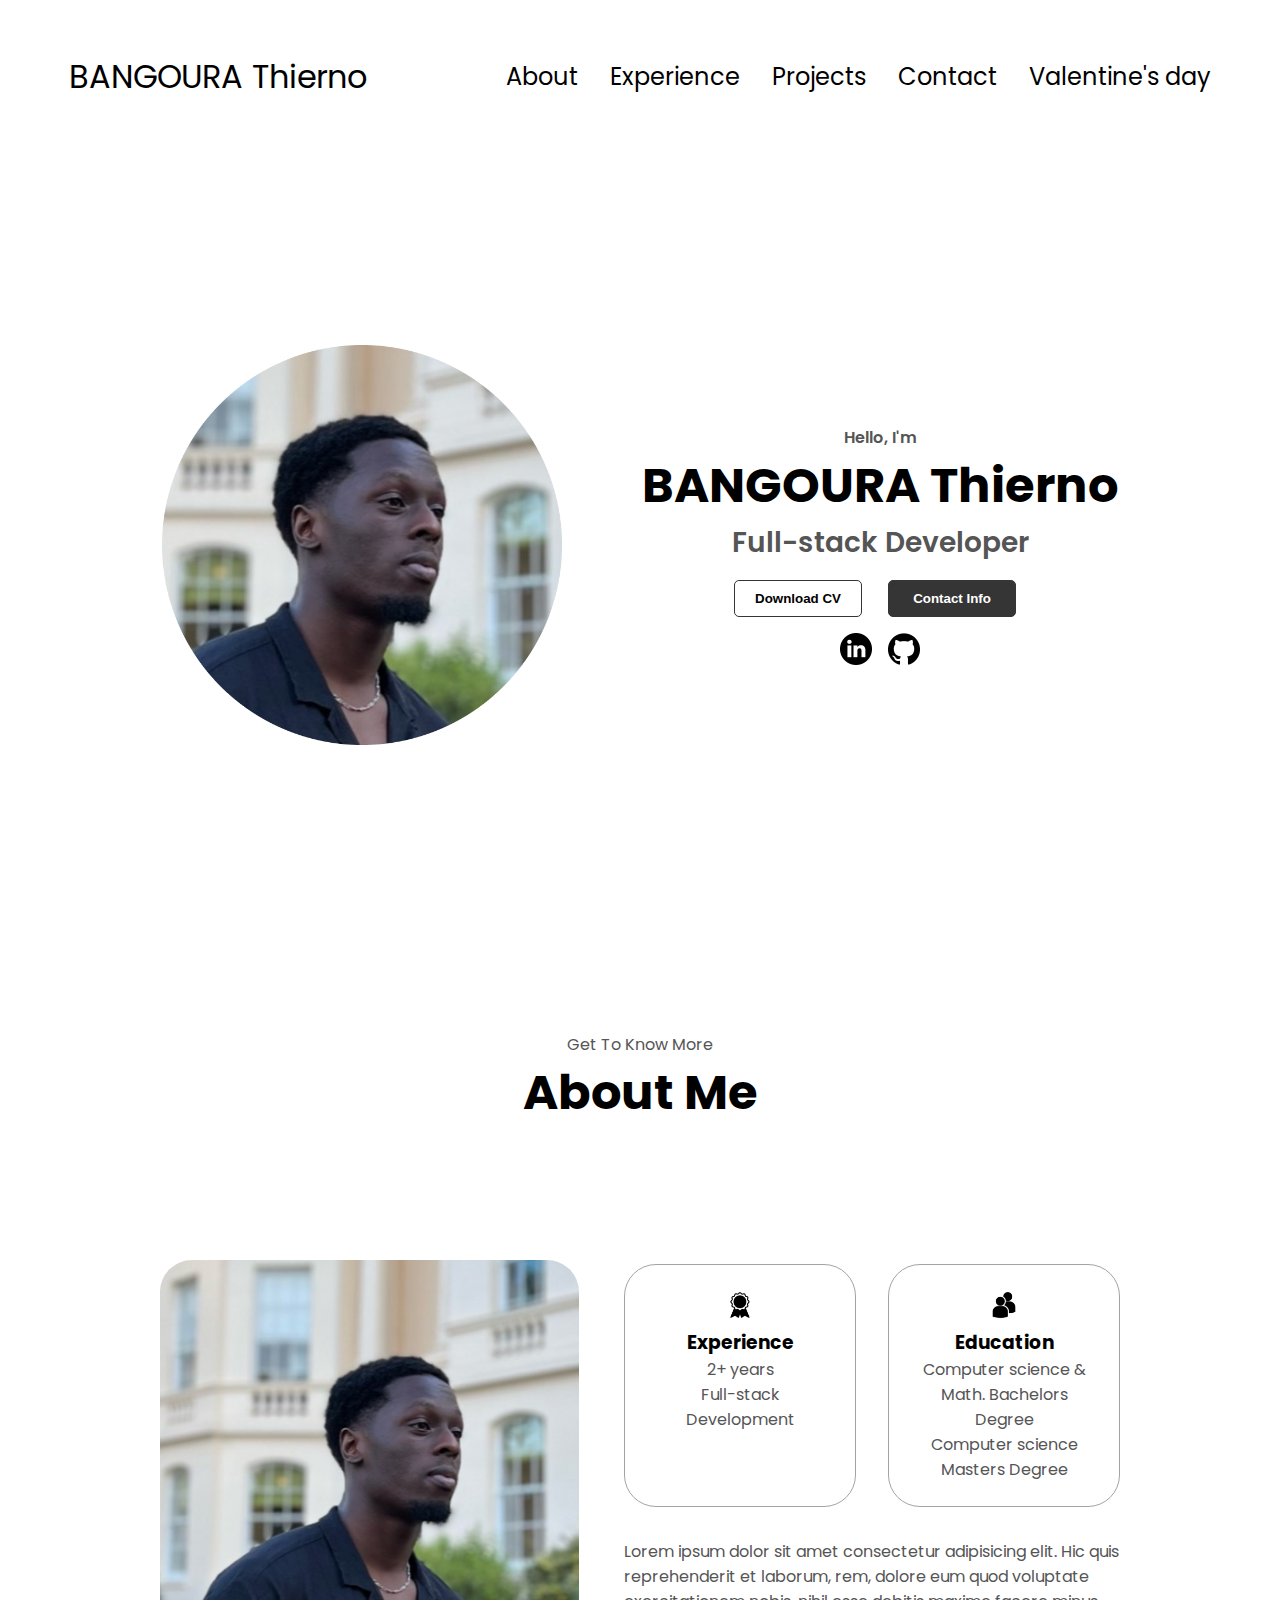
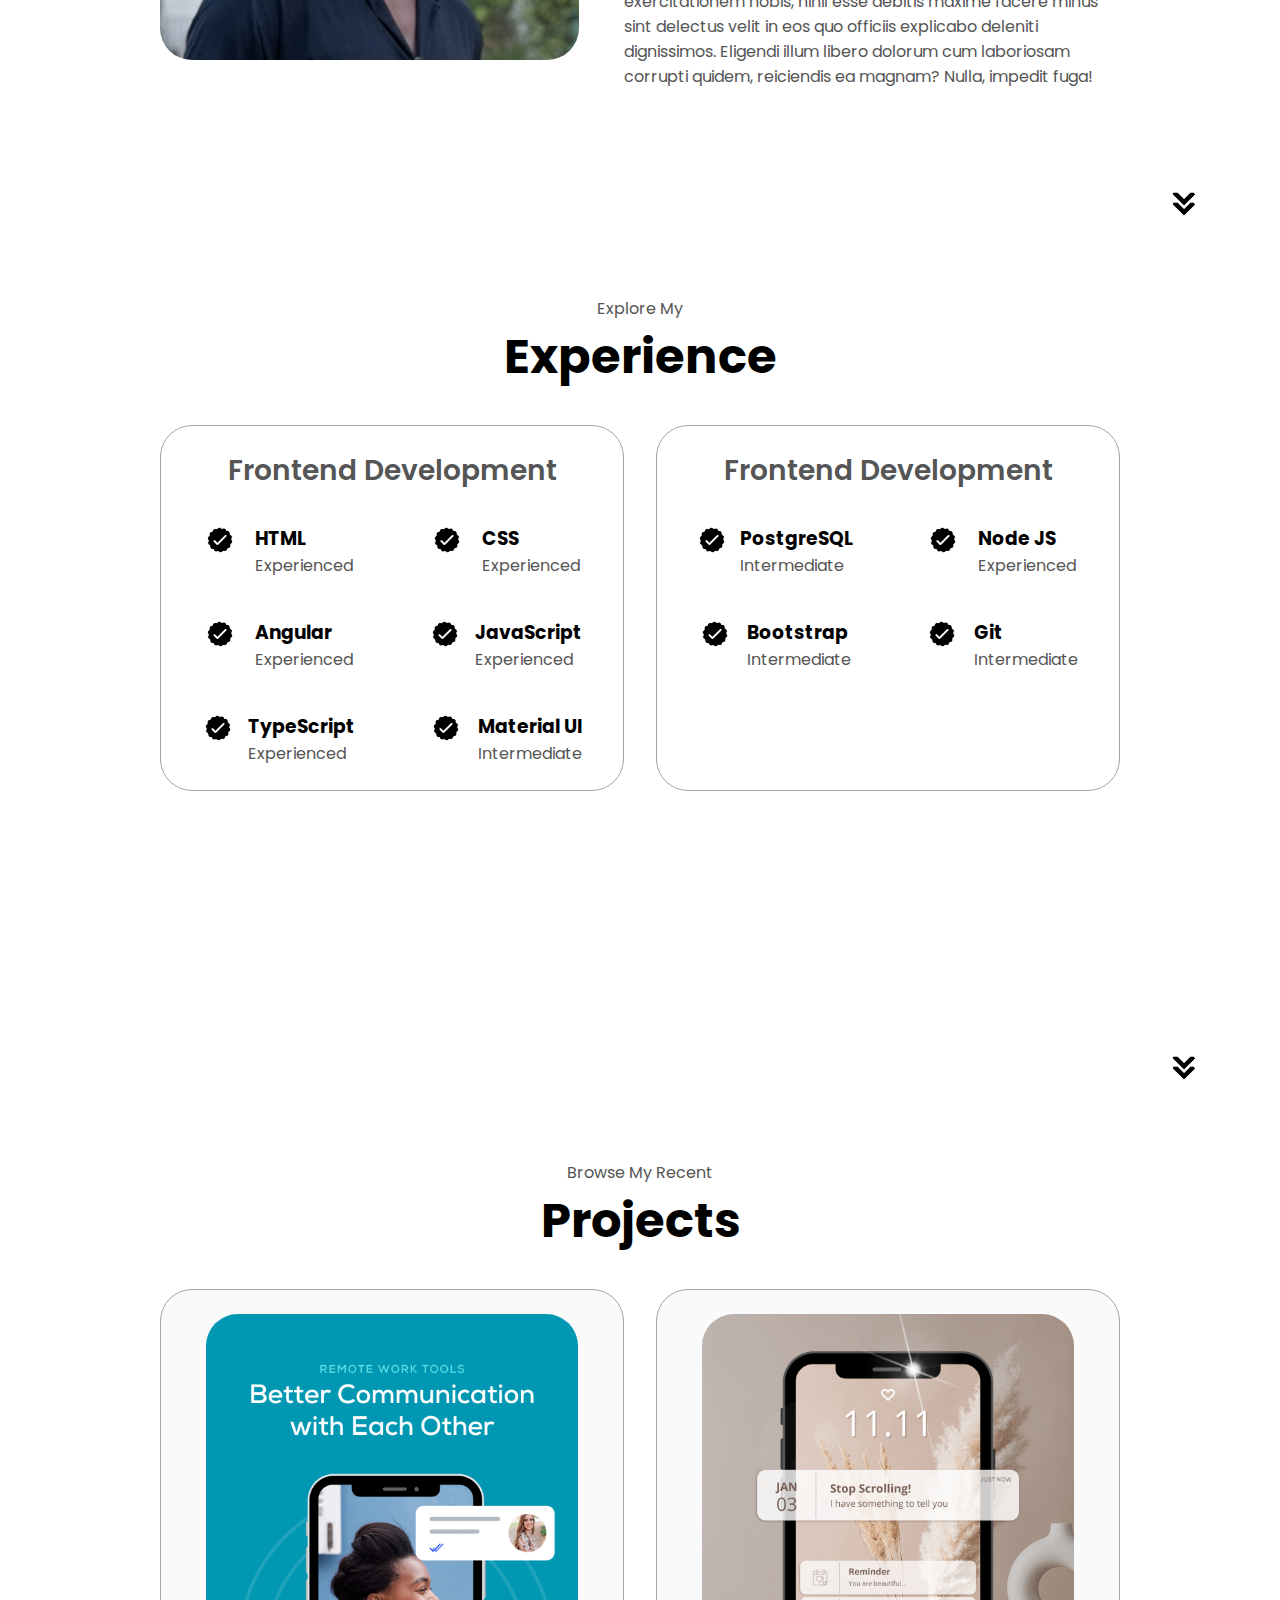
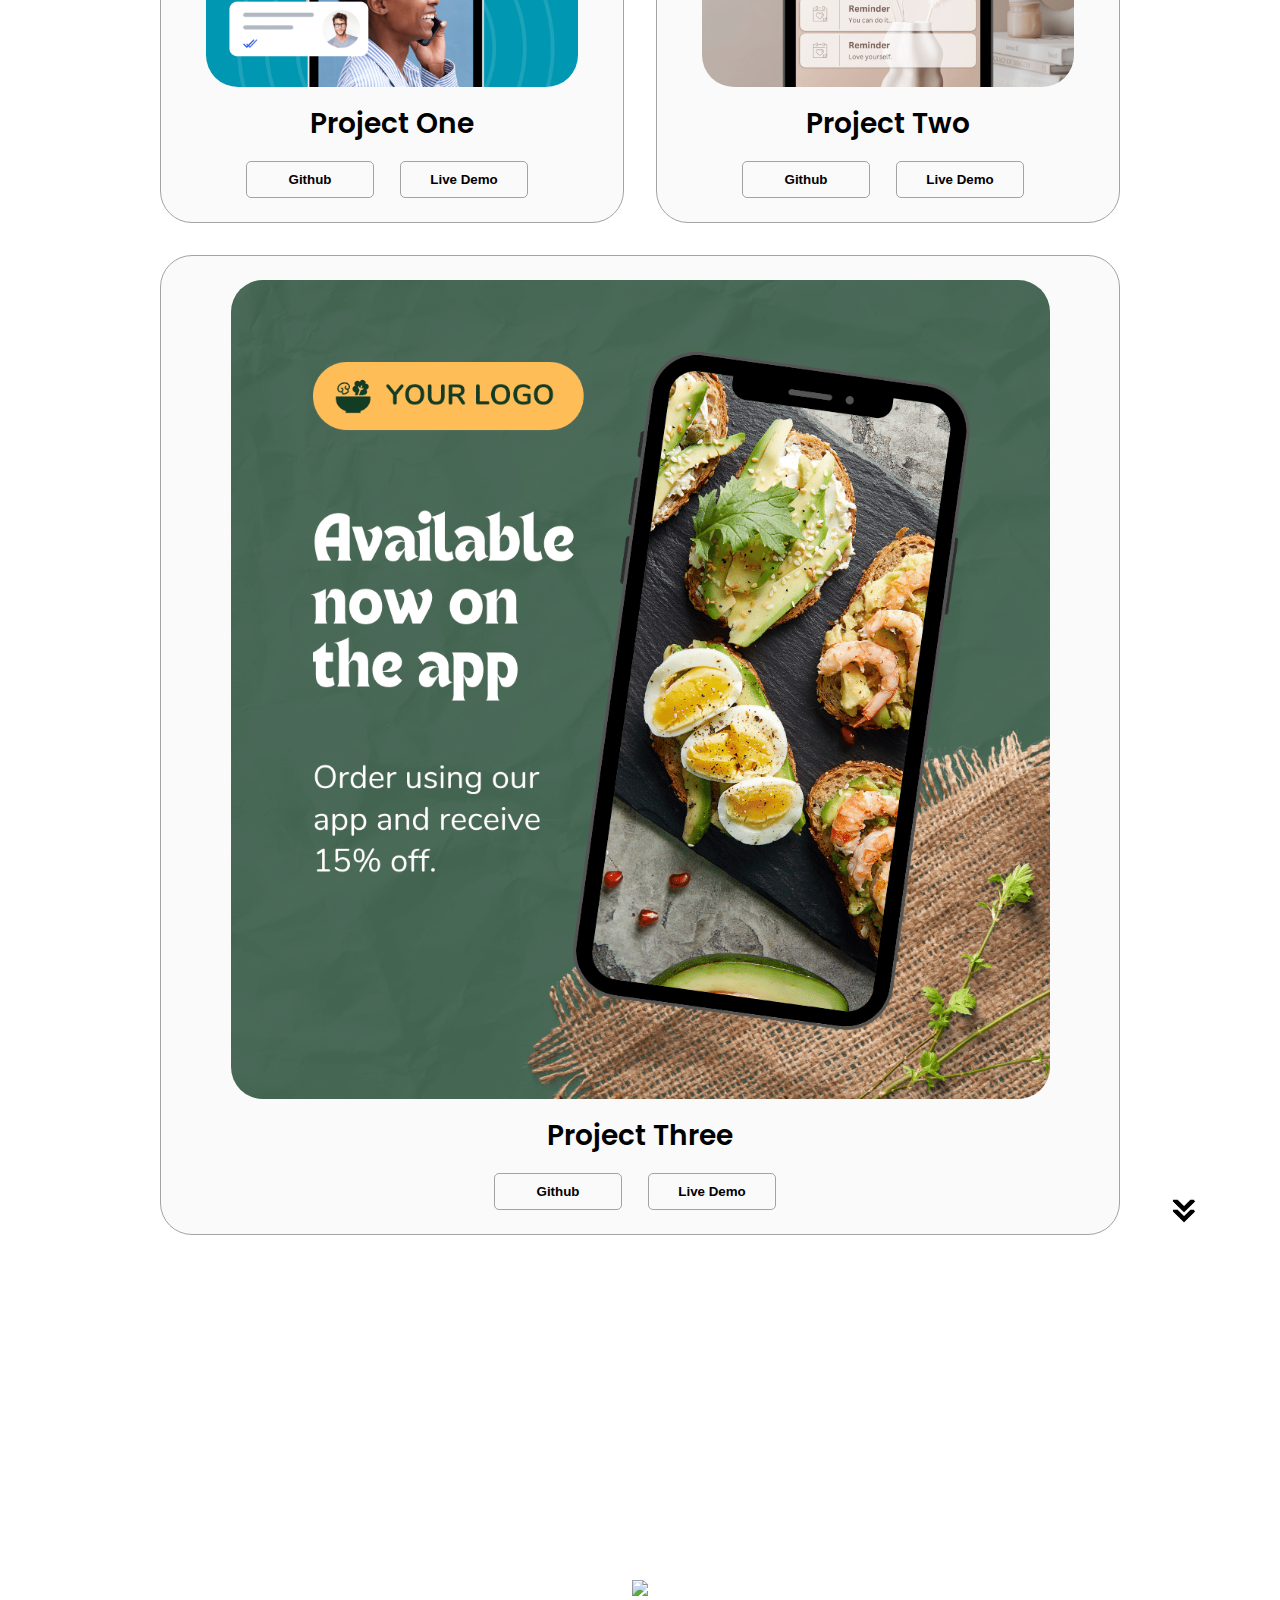
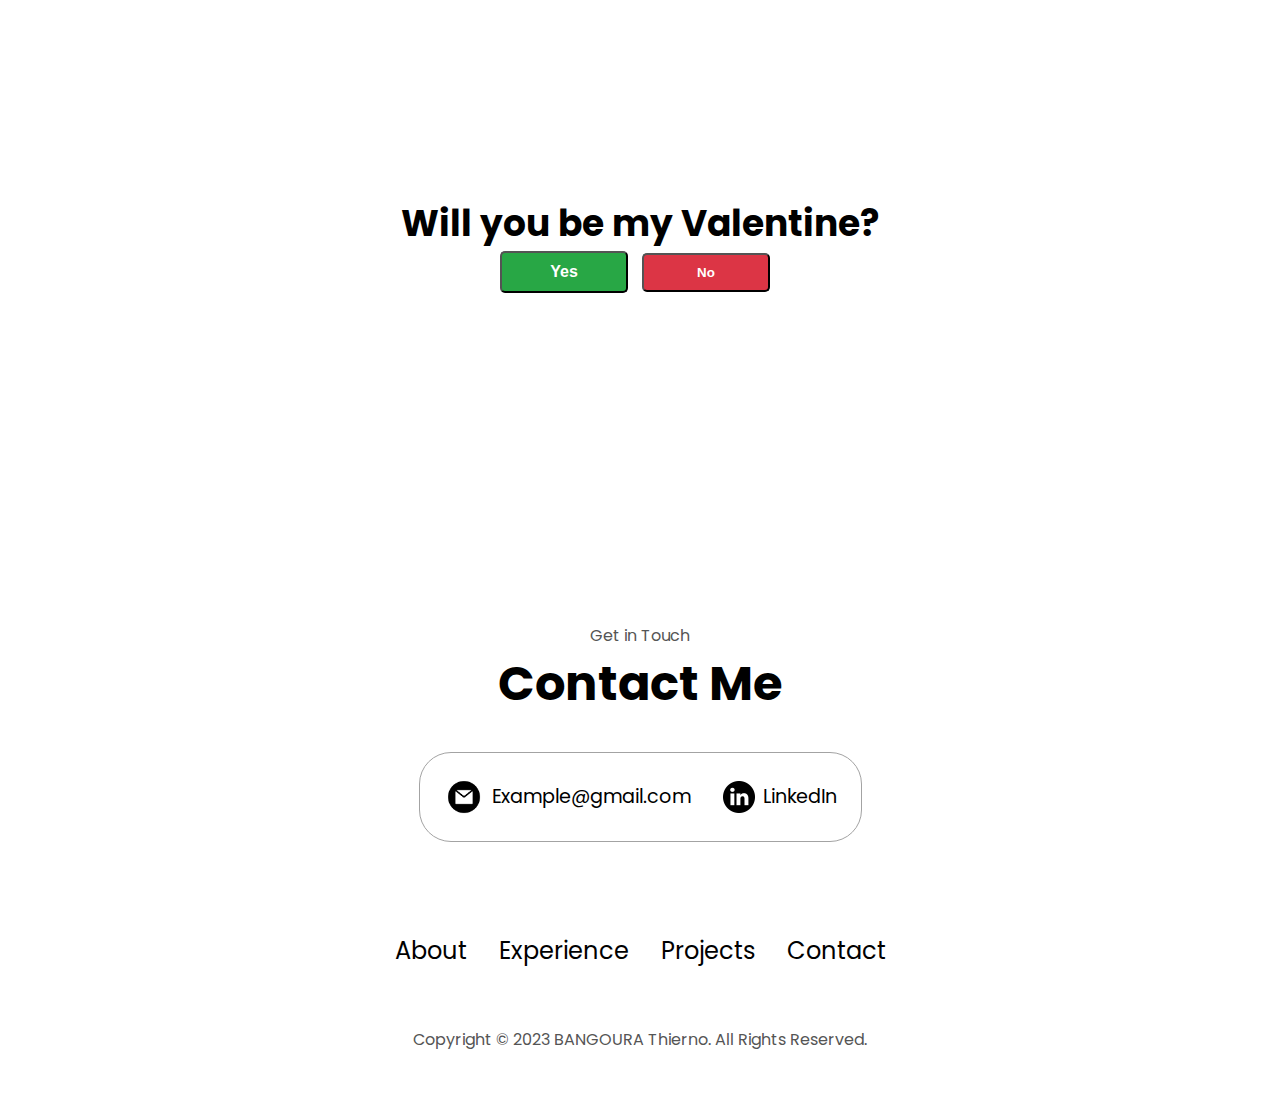
==== commit 4a995682: "[ADD] Valentine page test" ====
--- a/index.html
+++ b/index.html
@@ -17,6 +17,7 @@
           <li><a href="#experience">Experience</a></li>
           <li><a href="#projects">Projects</a></li>
           <li><a href="#contact">Contact</a></li>
+          <li><a href="valentines_day.html">Valentine's day</a></li>
         </ul>
       </div>
     </nav>
@@ -33,12 +34,13 @@
           <li><a href="#experience" onclick="toggleMenu()">Experience</a></li>
           <li><a href="#projects" onclick="toggleMenu()">Projects</a></li>
           <li><a href="#contact" onclick="toggleMenu()">Contact</a></li>
+          <li><a href="valentines_day.html" onclick="toggleMenu()">Valentine's day</a></li>
         </div>
       </div>
     </nav>
     <section id="profile">
       <div class="section__pic-container">
-        <img src="./assets/profile-pic2-modified.png" alt="BANGOURA Thierno profile picture" />
+        <img src="./assets/profile-pic3-modified.png" alt="BANGOURA Thierno profile picture" />
       </div>
       <div class="section__text">
         <p class="section__text__p1">Hello, I'm</p>
@@ -342,6 +344,16 @@
         onclick="location.href='./#contact'"
       />
     </section>
+    <section id="valentine-test">
+      <div id="app" class="flex">
+        <img id="valentine-img" class="h-200px" src="https://gifdb.com/images/high/cute-love-bear-roses-ou7zho5oosxnpo6k.gif" />
+        <h1 class="text-4xl">Will you be my Valentine?</h1>
+        <div>
+          <button id="yes-btn" class="btn btn-yes" style="font-size: 16px;">Yes</button>
+          <button id="no-btn" class="btn btn-no">No</button>
+        </div>
+      </div>
+    </section>
     <section id="contact">
       <p class="section__text__p1">Get in Touch</p>
       <h1 class="title">Contact Me</h1>
--- a/style.css
+++ b/style.css
@@ -430,3 +430,50 @@
 footer p {
   text-align: center;
 }
+
+.flex {
+  display: flex;
+  flex-direction: column;
+  align-items: center;
+  justify-content: center;
+  height: 100vh;
+  margin-top: -16px;
+}
+
+.text-4xl {
+  font-size: 2.25rem;
+  margin-top: 1rem;
+}
+
+.h-200px {
+  height: 200px;
+}
+
+.btn {
+  cursor: pointer;
+  font-weight: bold;
+  padding: 10px 20px;
+  border-radius: 5px;
+  margin-right: 10px;
+}
+
+.btn-yes {
+  background-color: #28a745;
+  color: white;
+}
+.yes-msg {
+  display: none;
+}
+
+.btn-yes:hover {
+  background-color: #218838;
+}
+
+.btn-no {
+  background-color: #dc3545;
+  color: white;
+}
+
+.btn-no:hover {
+  background-color: #c82333;
+}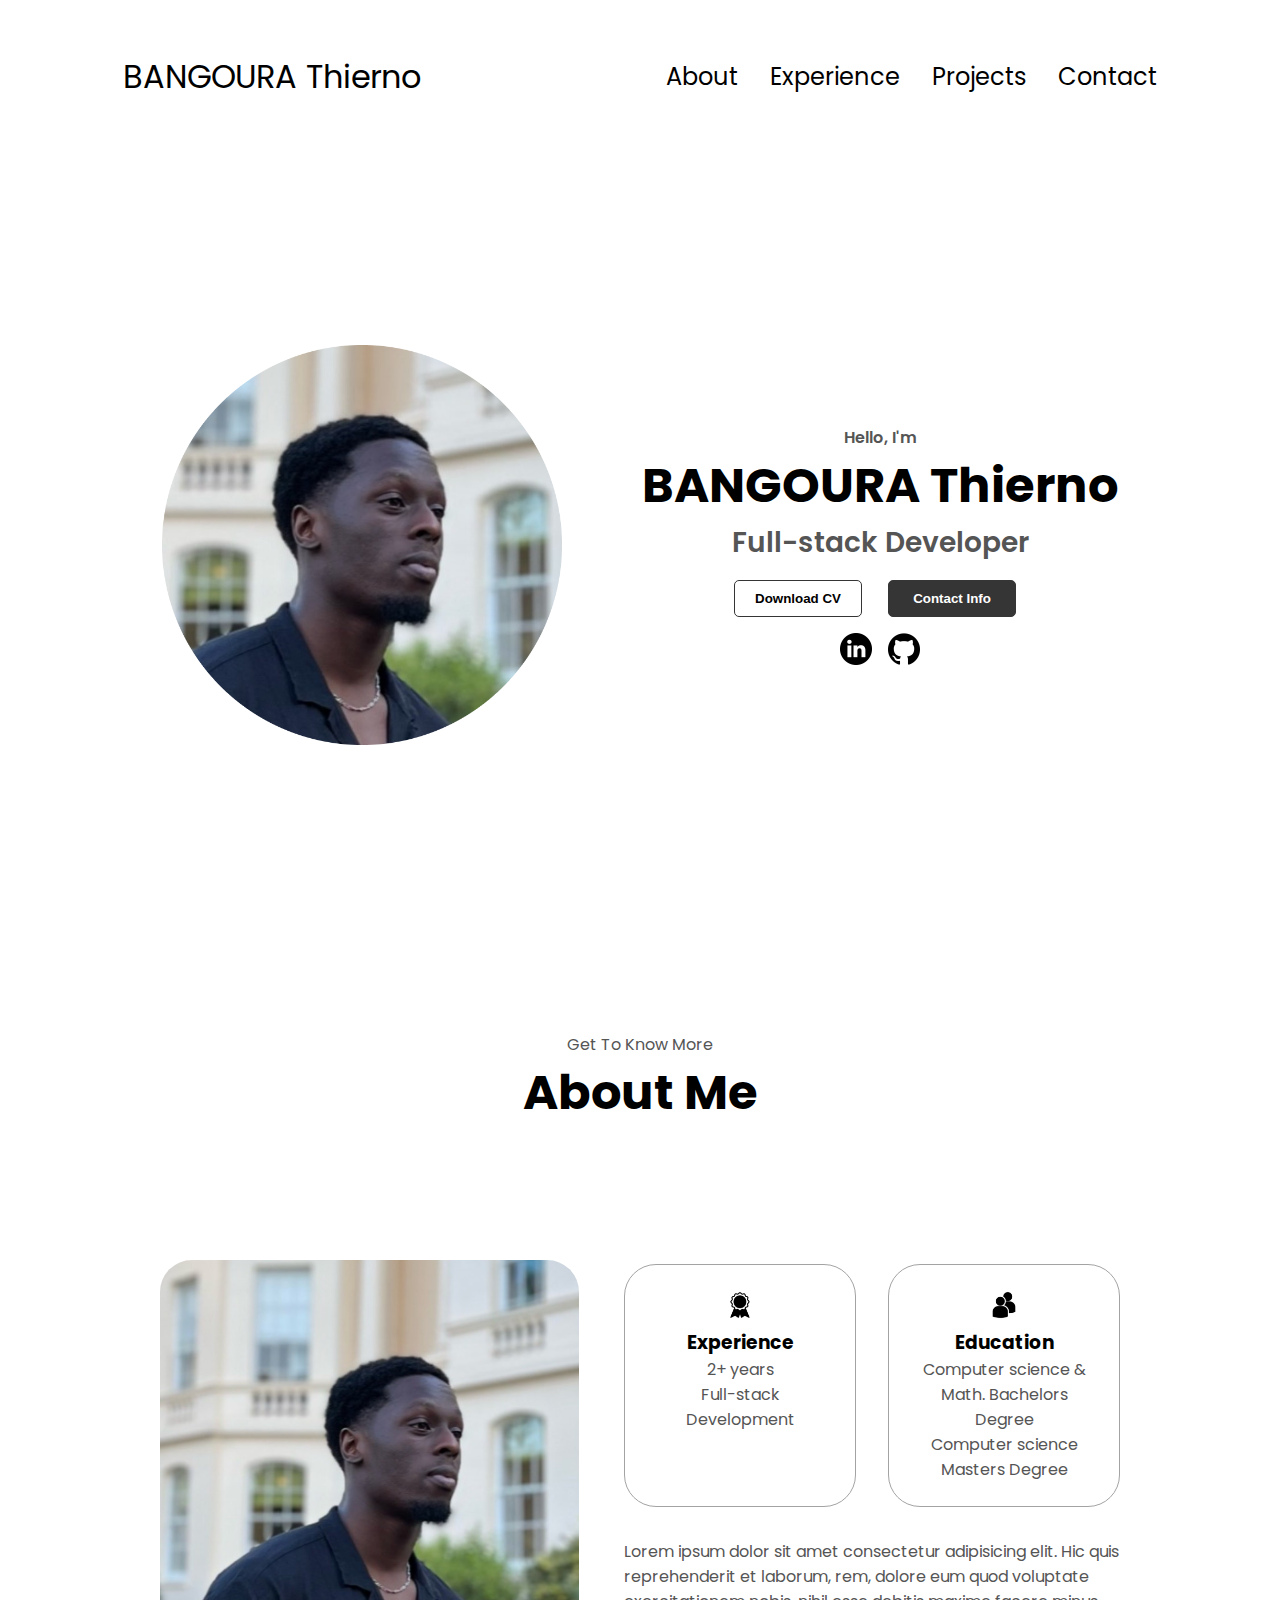
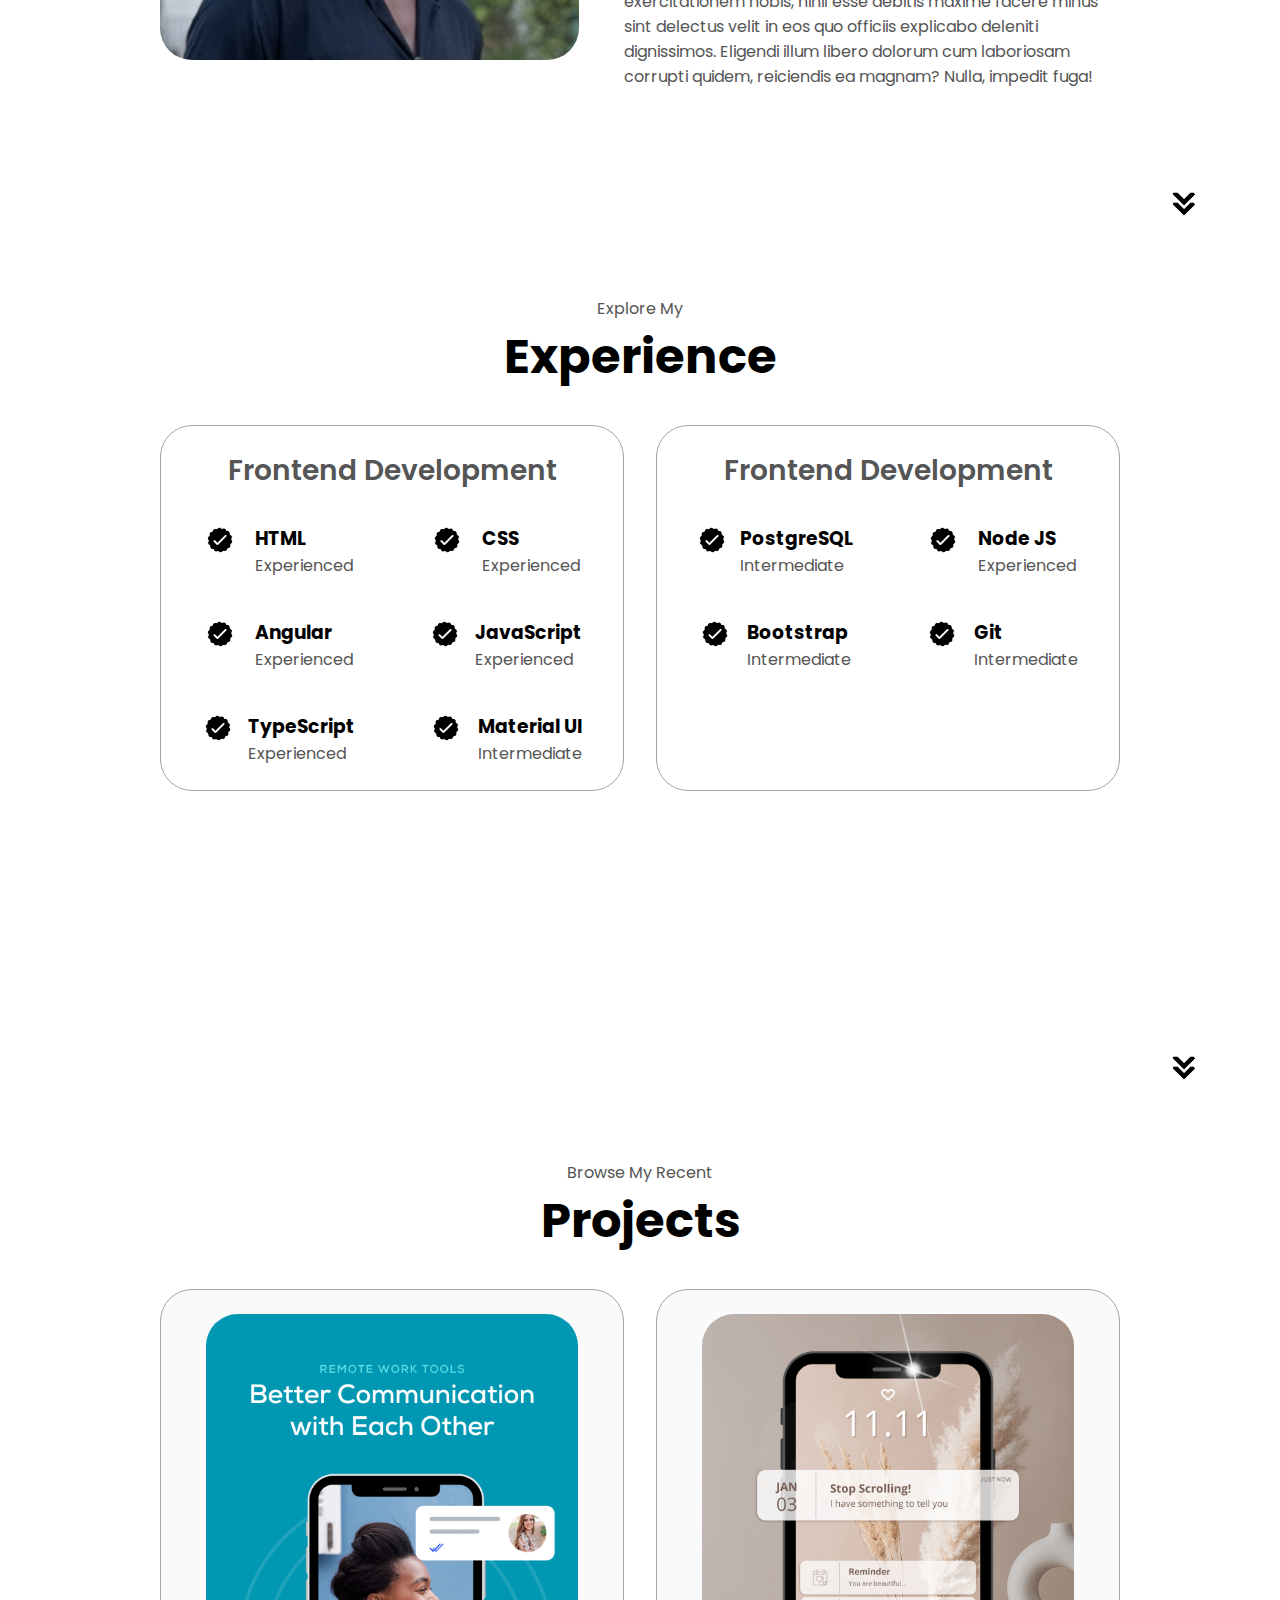
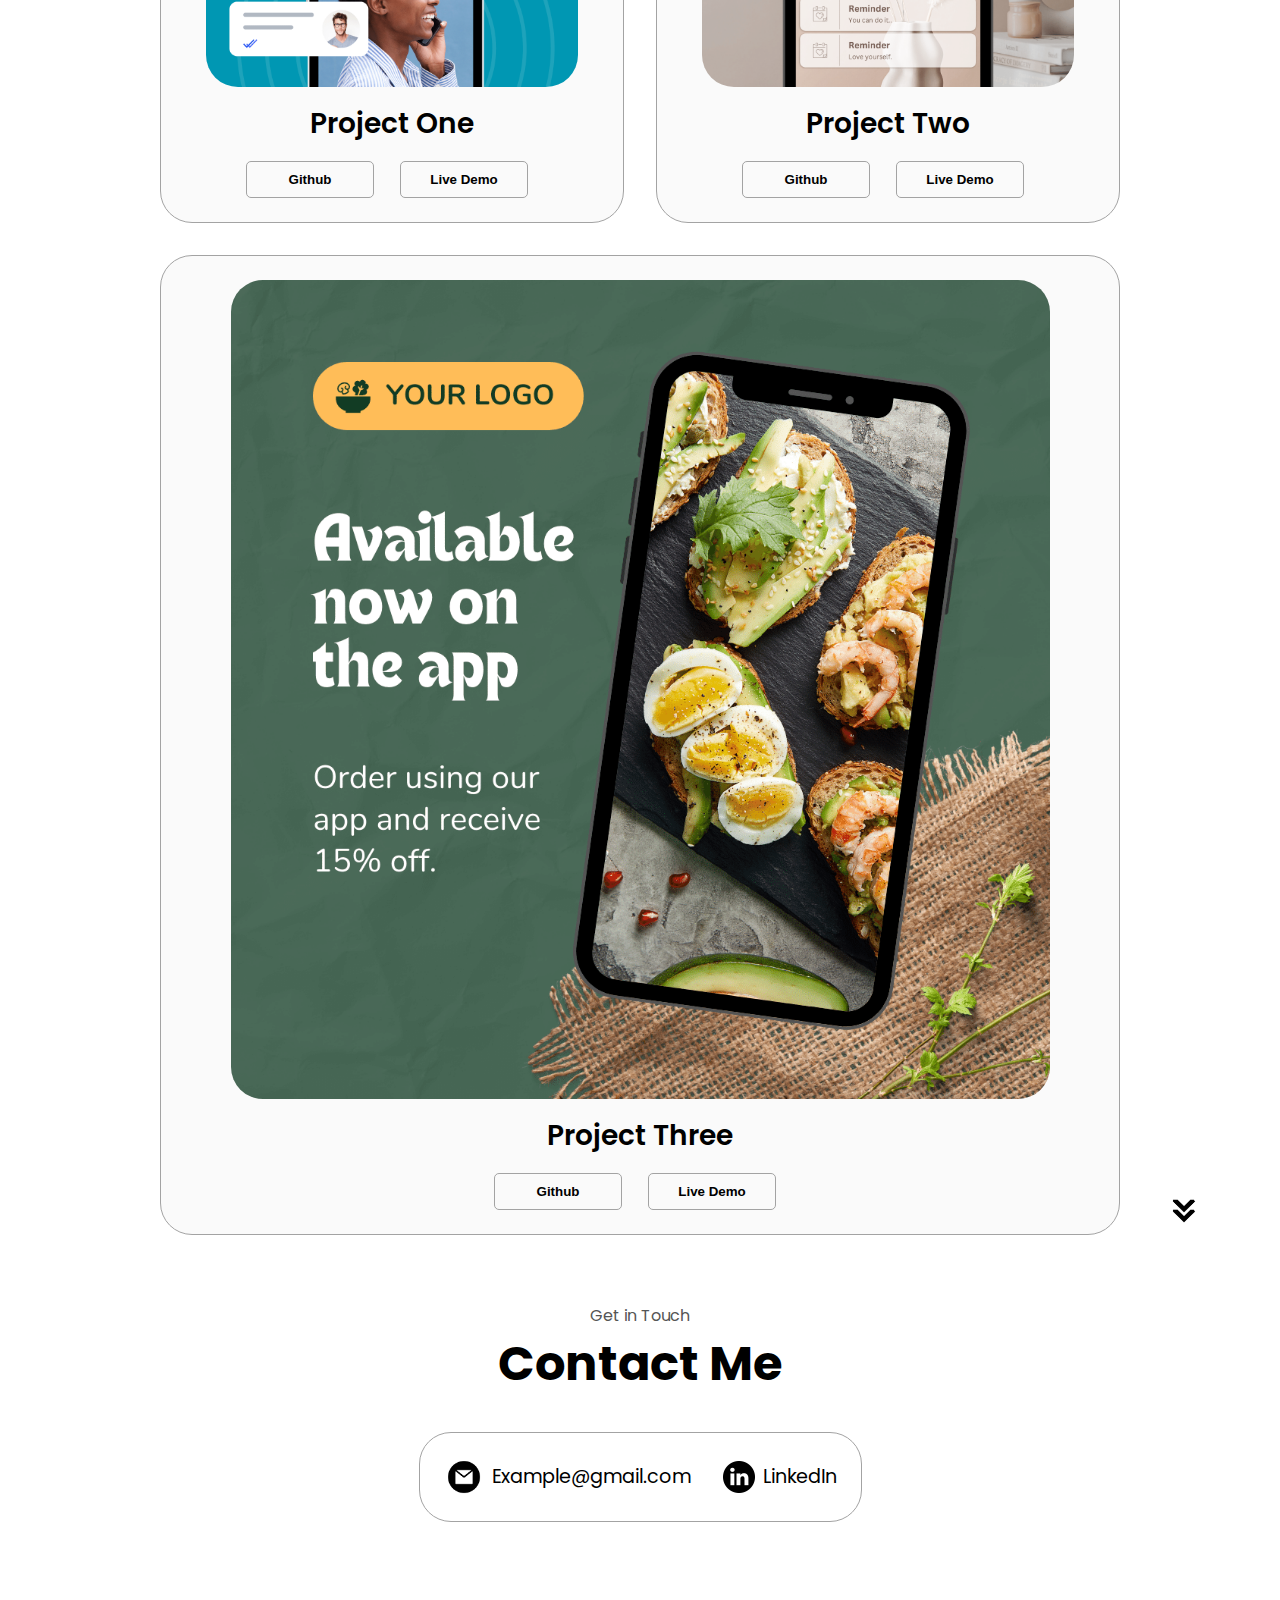
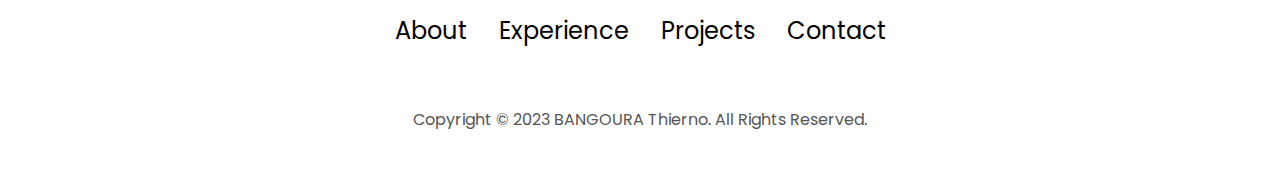
==== commit 963067a5: "hide valentine" ====
--- a/index.html
+++ b/index.html
@@ -17,7 +17,7 @@
           <li><a href="#experience">Experience</a></li>
           <li><a href="#projects">Projects</a></li>
           <li><a href="#contact">Contact</a></li>
-          <li><a href="valentines_day.html">Valentine's day</a></li>
+          <!-- <li><a href="valentines_day.html">Valentine's day</a></li> -->
         </ul>
       </div>
     </nav>
@@ -34,7 +34,7 @@
           <li><a href="#experience" onclick="toggleMenu()">Experience</a></li>
           <li><a href="#projects" onclick="toggleMenu()">Projects</a></li>
           <li><a href="#contact" onclick="toggleMenu()">Contact</a></li>
-          <li><a href="valentines_day.html" onclick="toggleMenu()">Valentine's day</a></li>
+          <!-- <li><a href="valentines_day.html" onclick="toggleMenu()">Valentine's day</a></li> -->
         </div>
       </div>
     </nav>
@@ -344,16 +344,6 @@
         onclick="location.href='./#contact'"
       />
     </section>
-    <section id="valentine-test">
-      <div id="app" class="flex">
-        <img id="valentine-img" class="h-200px" src="https://gifdb.com/images/high/cute-love-bear-roses-ou7zho5oosxnpo6k.gif" />
-        <h1 class="text-4xl">Will you be my Valentine?</h1>
-        <div>
-          <button id="yes-btn" class="btn btn-yes" style="font-size: 16px;">Yes</button>
-          <button id="no-btn" class="btn btn-no">No</button>
-        </div>
-      </div>
-    </section>
     <section id="contact">
       <p class="section__text__p1">Get in Touch</p>
       <h1 class="title">Contact Me</h1>
--- a/style.css
+++ b/style.css
@@ -444,6 +444,9 @@
   font-size: 2.25rem;
   margin-top: 1rem;
 }
+div#app {
+  height: 55vh;
+}
 
 .h-200px {
   height: 200px;
